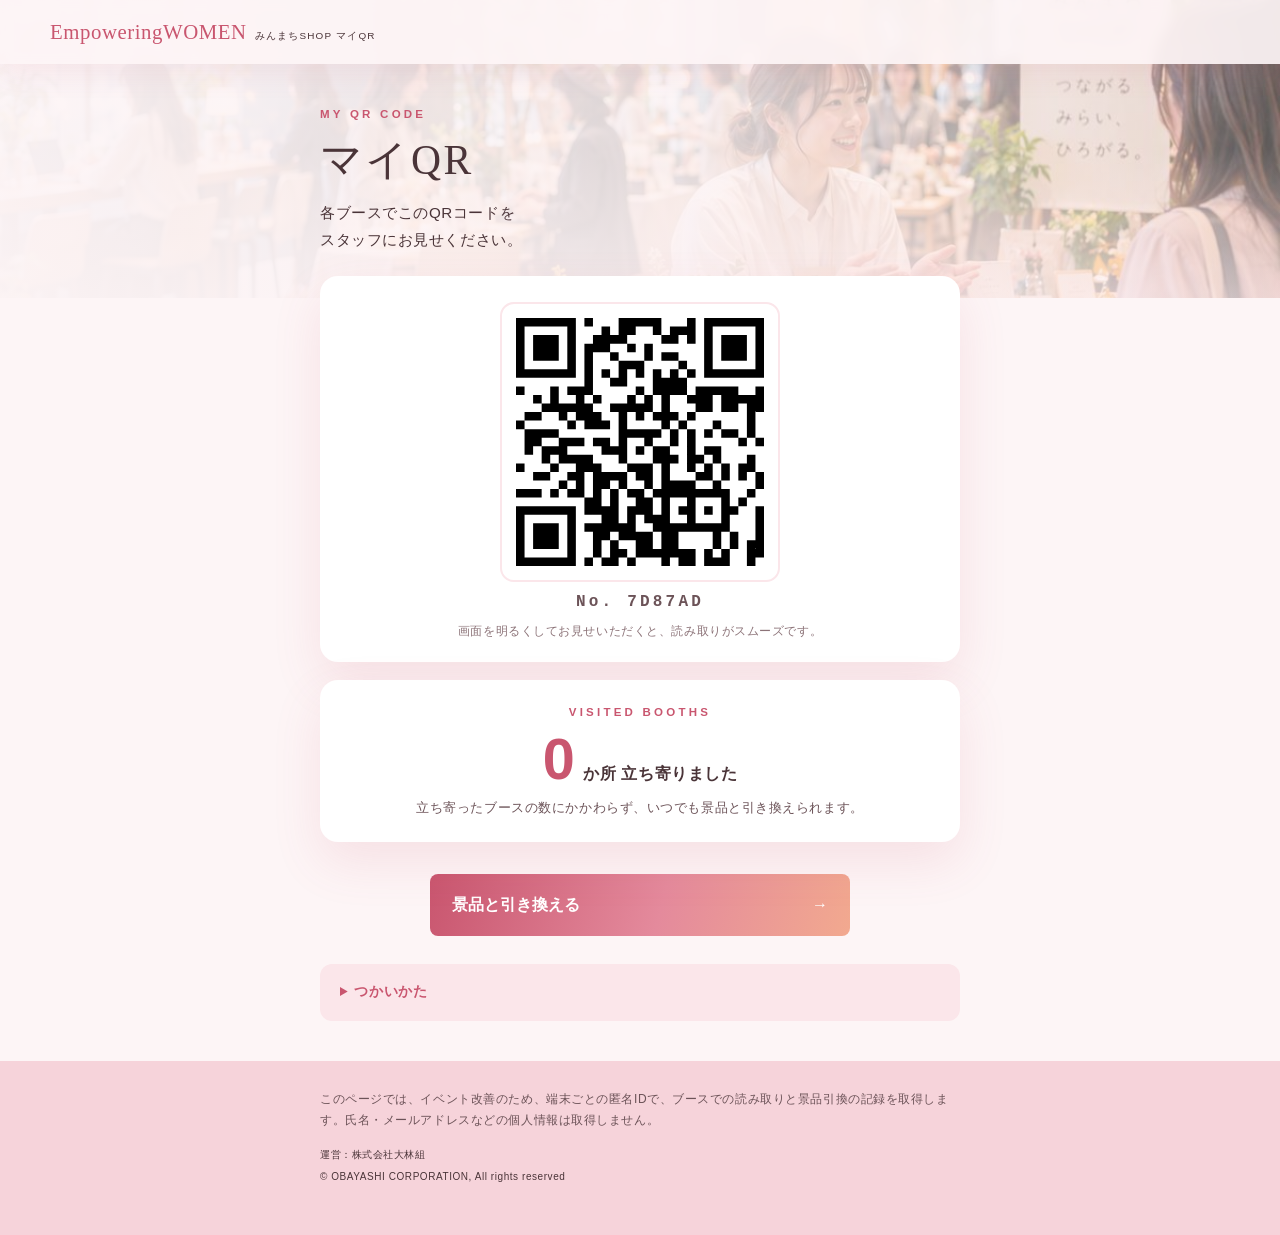
==== booth-tap-logger/index.html @ ce7f390e "upload staff log ver" ====
<!DOCTYPE html>
<html lang="ja">
<head>
  <meta charset="UTF-8">
  <meta name="viewport" content="width=device-width, initial-scale=1.0, viewport-fit=cover">
  <meta name="robots" content="noindex">
  <title>マイQR | EmpoweringWOMEN</title>
  <link rel="icon" type="image/png" href="images/favicon.png">
  <link rel="stylesheet" href="css/style.css">
  <script src="js/config.js" defer></script>
  <script src="js/vendor/qrcode.js" defer></script>
  <script src="js/visitor.js" defer></script>
</head>
<body>
  <header class="site-header">
    <div class="header-inner">
      <span class="brand">
        <span class="brand-en">EmpoweringWOMEN</span><small>みんまちSHOP マイQR</small>
      </span>
    </div>
  </header>

  <main id="main">
    <!-- ===== マイQR ===== -->
    <section class="view" id="view-myqr" aria-labelledby="myqr-title">
      <div class="hero">
        <img class="hero-image" src="images/hero.jpg" alt="" aria-hidden="true">
        <div class="hero-shade"></div>
        <div class="hero-content container">
          <p class="eyebrow">MY QR CODE</p>
          <h1 id="myqr-title">マイQR</h1>
          <p class="hero-lead">各ブースでこのQRコードを<br>スタッフにお見せください。</p>
        </div>
      </div>

      <div class="container">
        <div class="card myqr-card">
          <div class="myqr" id="myqr" role="img" aria-label="あなた専用のQRコード"></div>
          <p class="myqr-id">No. <span id="myqr-id">------</span></p>
          <p class="note">画面を明るくしてお見せいただくと、読み取りがスムーズです。</p>
        </div>

        <div class="card count-card visit-card">
          <p class="section-kicker">VISITED BOOTHS</p>
          <p class="count"><strong id="visit-count">0</strong><span>か所 立ち寄りました</span></p>
          <p class="note">立ち寄ったブースの数にかかわらず、いつでも景品と引き換えられます。</p>
        </div>

        <div class="actions">
          <button class="button button-primary" type="button" id="go-redeem">
            <span id="go-redeem-label">景品と引き換える</span><span aria-hidden="true">→</span>
          </button>
        </div>

        <details class="howto">
          <summary>つかいかた</summary>
          <ol>
            <li>ブースでスタッフにこの画面のQRコードをお見せください。スタッフが読み取ります。</li>
            <li>景品受付で「景品と引き換える」を押し、スタッフから伝えられる4桁のコードを入力してください。</li>
          </ol>
          <p class="small">※このQRコードは、この端末のブラウザに保存されたあなた専用のものです。<br>※ブラウザの履歴やデータを消去すると、別のQRコードに変わります。</p>
        </details>
      </div>
    </section>

    <!-- ===== 景品引換 ===== -->
    <section class="view" id="view-redeem" aria-labelledby="redeem-title" hidden>
      <div class="container narrow">
        <p class="section-kicker">GIFT TICKET</p>
        <h1 class="page-title" id="redeem-title">景品引換券</h1>

        <div class="ticket" id="ticket">
          <div class="ticket-main">
            <p class="ticket-brand">EmpoweringWOMEN</p>
            <p class="ticket-label">立ち寄ったブース</p>
            <p class="ticket-count"><strong id="ticket-count">0</strong>か所</p>
          </div>
          <div class="ticket-sub">
            <span>No.</span><span id="ticket-id">------</span>
          </div>
          <div class="used-mark" id="used-mark" aria-hidden="true"><span>使用済</span></div>
        </div>

        <form class="redeem-form" id="redeem-form" novalidate>
          <p>景品受付のスタッフにこの画面をお見せください。<br>スタッフがお伝えする<strong>4桁のコード</strong>を入力してください。</p>
          <label class="sr-only" for="code">4桁のコード</label>
          <input class="code-input" id="code" name="code" type="text" inputmode="numeric" pattern="[0-9]*" maxlength="4" autocomplete="off" placeholder="----" required>
          <p class="form-error" id="form-error" role="alert"></p>
          <button class="button button-dark" type="submit" id="redeem-submit">引き換える<span aria-hidden="true">✓</span></button>
          <p class="small">※引き換えると、この引換券は使用済になります。</p>
        </form>

        <div class="used-info" id="used-info" hidden>
          <p class="used-title">引き換えが完了しました</p>
          <p>ご来場ありがとうございました。</p>
          <p class="small">引換日時：<span id="used-at">-</span></p>
        </div>

        <div class="actions">
          <button class="button button-ghost" type="button" id="back-myqr"><span aria-hidden="true">←</span>マイQRに戻る<span></span></button>
        </div>
      </div>
    </section>
  </main>

  <footer class="site-footer">
    <div class="container">
      <p class="privacy">このページでは、イベント改善のため、端末ごとの匿名IDで、ブースでの読み取りと景品引換の記録を取得します。氏名・メールアドレスなどの個人情報は取得しません。</p>
      <p><small>運営：株式会社大林組<br>© OBAYASHI CORPORATION, All rights reserved</small></p>
    </div>
  </footer>
</body>
</html>
---- booth-tap-logger/css/style.css ----
@charset "UTF-8";
/* =========================================================
   ブース記録（案③）用スタイル
   色・フォント等のデザイントークンはイベントLP（SHOP_event_site）と共通
   ※stamp-rally とは独立したコピーです（片方を削除しても影響しません）
========================================================= */
:root {
  --color-base: #fdf5f6;
  --color-pink-light: #fbe6ea;
  --color-pink-soft: #f6d3da;
  --color-rose: #e48a9c;
  --color-rose-deep: #c9566f;
  --color-coral: #f2a98f;
  --color-gold: #d9a96a;
  --color-white: #fff;
  --color-ink: #4a3438;
  --color-muted: #8c7378;
  --color-muted2: #6c5358;
  --color-line: #ecd3d8;

  --font-sans: "Yu Gothic", "YuGothic", "Hiragino Kaku Gothic ProN", "Meiryo", sans-serif;
  --font-serif: "Yu Mincho", "YuMincho", "Hiragino Mincho ProN", serif;
  --content-width: 640px; --header-height: 64px;
  --radius: 18px;
  --shadow: 0 24px 70px rgba(201, 86, 111, .14);
  --gradient-main: linear-gradient(105deg, var(--color-rose-deep), var(--color-rose) 55%, var(--color-coral));
}
* { box-sizing: border-box; }
html { -webkit-text-size-adjust: 100%; }
body { margin: 0; color: var(--color-ink); background: var(--color-base); font-family: var(--font-sans); line-height: 1.8; letter-spacing: .035em; }
body.modal-open { overflow: hidden; }
img { width: 100%; height: auto; display: block; }
button { font: inherit; color: inherit; }
[hidden] { display: none !important; }
.container { width: min(calc(100% - 32px), var(--content-width)); margin-inline: auto; }
.container.narrow { padding-top: calc(var(--header-height) + 32px); }
.sr-only { position: absolute; width: 1px; height: 1px; overflow: hidden; clip: rect(0 0 0 0); white-space: nowrap; }
.small { font-size: .74rem; color: var(--color-muted); line-height: 1.8; }

/* ヘッダー */
.site-header { position: fixed; inset: 0 0 auto; height: var(--header-height); z-index: 100; background: rgba(253, 245, 246, .92); box-shadow: 0 8px 30px rgba(201, 86, 111, .10); backdrop-filter: blur(6px); }
.header-inner { height: 100%; width: min(calc(100% - 32px), 1180px); margin: auto; display: flex; align-items: center; }
.brand { display: inline-flex; align-items: baseline; gap: 8px; white-space: nowrap; overflow: hidden; }
.brand-en { font-family: Georgia, serif; font-size: 1.3rem; color: var(--color-rose-deep); }
.brand small { font-size: .62rem; letter-spacing: .12em; overflow: hidden; text-overflow: ellipsis; }

/* ヒーロー */
.hero { position: relative; overflow: hidden; padding: calc(var(--header-height) + 40px) 0 44px; background: var(--color-pink-light); }
.hero-image, .hero-shade { position: absolute; inset: 0; width: 100%; height: 100%; }
.hero-image { object-fit: cover; object-position: 65% center; }
.hero-shade { background: linear-gradient(90deg, rgba(253,245,246,.97) 0%, rgba(253,245,246,.85) 55%, rgba(253,245,246,.35)), linear-gradient(0deg, rgba(251,230,234,.6), transparent 50%); }
.hero-content { position: relative; z-index: 1; }
.eyebrow, .section-kicker { margin: 0 0 8px; font-size: .72rem; letter-spacing: .28em; font-weight: 800; color: var(--color-rose-deep); }
.hero h1, .page-title { margin: 0; font-family: var(--font-serif); font-weight: 500; font-size: clamp(1.9rem, 8vw, 2.6rem); line-height: 1.3; letter-spacing: .06em; }
.hero-lead { margin: 12px 0 0; font-size: .95rem; }

/* カウントカード */
.card { background: #fff; border-radius: var(--radius); box-shadow: 0 20px 50px rgba(201, 86, 111, .12); padding: 22px 24px; }
.count-card { margin-top: -22px; position: relative; z-index: 2; text-align: center; }
.count { margin: 0; display: flex; align-items: baseline; justify-content: center; gap: 8px; font-weight: 800; }
.count strong { font-family: Arial, sans-serif; font-size: 3.6rem; line-height: 1; color: var(--color-rose-deep); }
.count-card .note { margin: 8px 0 0; font-size: .8rem; color: var(--color-muted2); }

/* QR読み取りボタン */
.scan-entry { margin: 22px 0 0; text-align: center; }
.scan-entry .small { margin: 8px 0 0; }
.button-scan { margin-inline: auto; background: #fff; color: var(--color-rose-deep); border: 2px solid var(--color-rose); box-shadow: 0 10px 26px rgba(201, 86, 111, .14); }
.scan-icon { display: grid; place-items: center; width: 34px; height: 34px; border-radius: 50%; background: var(--color-pink-light); }
.scan-icon svg { width: 22px; height: 22px; fill: none; stroke: var(--color-rose-deep); stroke-width: 2; stroke-linecap: round; stroke-linejoin: round; }
.button-ghost-light { background: transparent; color: #fff; border: 1px solid rgba(255,255,255,.7); }

/* QRスキャナー */
.scanner { position: fixed; inset: 0; z-index: 150; display: flex; flex-direction: column; align-items: center; justify-content: center; gap: 16px; padding: 24px 20px calc(24px + env(safe-area-inset-bottom)); background: #3a282c; color: #fff; animation: fade .2s ease both; }
.scanner .section-kicker { color: var(--color-pink-soft); text-align: center; }
.scanner-title { margin: 0; text-align: center; font-weight: 700; }
.scanner-view { position: relative; width: min(100%, 420px); aspect-ratio: 1; border-radius: var(--radius); overflow: hidden; background: #000; }
.scanner-view video { width: 100%; height: 100%; object-fit: cover; display: block; }
.scanner-frame { position: absolute; inset: 14%; border-radius: 14px; box-shadow: 0 0 0 999px rgba(0, 0, 0, .28); }
.scanner-frame::before, .scanner-frame::after, .scanner-frame span::before, .scanner-frame span::after { content: ""; position: absolute; width: 34px; height: 34px; border: 4px solid var(--color-rose); }
.scanner-frame::before { top: 0; left: 0; border-right: 0; border-bottom: 0; border-top-left-radius: 14px; }
.scanner-frame::after { top: 0; right: 0; border-left: 0; border-bottom: 0; border-top-right-radius: 14px; }
.scanner-frame span::before { bottom: 0; left: 0; border-right: 0; border-top: 0; border-bottom-left-radius: 14px; }
.scanner-frame span::after { bottom: 0; right: 0; border-left: 0; border-top: 0; border-bottom-right-radius: 14px; }
.scanner-msg { min-height: 1.8em; margin: 0; text-align: center; font-size: .85rem; color: var(--color-pink-soft); }
.scanner .button { max-width: 420px; }

/* スタンプ一覧 */
.stamp-grid { list-style: none; margin: 28px 0 0; padding: 0; display: grid; grid-template-columns: repeat(4, minmax(0, 1fr)); gap: 14px 10px; }
.stamp { display: flex; flex-direction: column; align-items: center; gap: 6px; text-align: center; }
.stamp-mark { width: 100%; max-width: 76px; aspect-ratio: 1; border-radius: 50%; display: grid; place-items: center; border: 2px dashed var(--color-pink-soft); background: rgba(255,255,255,.6); color: var(--color-pink-soft); font: 700 1rem Georgia, serif; }
.stamp-name { font-size: .66rem; line-height: 1.4; color: var(--color-muted); font-weight: 700; overflow-wrap: anywhere; }
.stamp.is-got .stamp-mark { border: 0; background: var(--gradient-main); color: #fff; box-shadow: 0 8px 20px rgba(201, 86, 111, .28); transform: rotate(-8deg); }
.stamp.is-got .stamp-mark svg { width: 46%; height: 46%; fill: none; stroke: #fff; stroke-width: 2.4; stroke-linecap: round; stroke-linejoin: round; }
.stamp.is-got .stamp-name { color: var(--color-rose-deep); }
.stamp.is-new .stamp-mark { animation: pop .6s cubic-bezier(.2, 1.6, .4, 1) both; }

/* ボタン（LP準拠） */
.actions { margin: 32px 0 8px; display: flex; justify-content: center; }
.button { width: 100%; max-width: 420px; display: inline-flex; align-items: center; justify-content: space-between; gap: 20px; padding: 17px 22px; border: 0; border-radius: 8px; font-weight: 800; cursor: pointer; transition: transform .25s, box-shadow .25s, filter .25s; }
.button:hover, .button:focus-visible { transform: translateY(-3px); box-shadow: 0 14px 34px rgba(201, 86, 111, .28); filter: brightness(1.06); }
.button:focus-visible { outline: 3px solid rgba(201, 86, 111, .35); outline-offset: 3px; }
.button:disabled { opacity: .55; cursor: wait; transform: none; box-shadow: none; }
.button-primary { background: var(--gradient-main); color: #fff; }
.button-dark { background: var(--color-rose-deep); color: #fff; }
.button-ghost { background: transparent; color: var(--color-rose-deep); border: 1px solid var(--color-rose); }

/* あそびかた */
.howto { margin: 28px 0 40px; padding: 16px 20px; border-radius: 12px; background: var(--color-pink-light); font-size: .85rem; }
.howto summary { cursor: pointer; font-weight: 800; color: var(--color-rose-deep); }
.howto ol { margin: 12px 0 8px; padding-left: 1.4em; }

/* 引換券 */
.ticket { position: relative; margin: 24px 0 28px; border-radius: var(--radius); background: #fff; box-shadow: var(--shadow); overflow: hidden; }
.ticket::before { content: ""; position: absolute; inset: 0 0 auto; height: 8px; background: var(--gradient-main); }
.ticket-main { padding: 34px 24px 26px; text-align: center; }
.ticket-brand { margin: 0; font-family: Georgia, serif; font-size: 1.15rem; color: var(--color-rose-deep); }
.ticket-label { margin: 14px 0 0; font-size: .8rem; font-weight: 700; color: var(--color-muted2); }
.ticket-count { margin: 0; font-weight: 800; }
.ticket-count strong { font-family: Arial, sans-serif; font-size: 4.2rem; line-height: 1.1; color: var(--color-rose-deep); margin-right: 4px; }
.ticket-sub { display: flex; justify-content: center; gap: 8px; padding: 14px; border-top: 2px dashed var(--color-line); font: 700 .9rem/1 "Courier New", monospace; letter-spacing: .2em; color: var(--color-muted); position: relative; }
.ticket-sub::before, .ticket-sub::after { content: ""; position: absolute; top: -12px; width: 22px; height: 22px; border-radius: 50%; background: var(--color-base); }
.ticket-sub::before { left: -11px; } .ticket-sub::after { right: -11px; }
.used-mark { display: none; position: absolute; top: 50%; left: 50%; width: 150px; height: 150px; margin: -95px 0 0 -75px; border: 5px double var(--color-rose-deep); border-radius: 50%; place-items: center; transform: rotate(-16deg); color: var(--color-rose-deep); font: 800 2rem var(--font-serif); letter-spacing: .1em; background: rgba(255,255,255,.75); }
.ticket.is-used .used-mark { display: grid; animation: hanko .45s cubic-bezier(.2, 1.4, .4, 1) both; }
.ticket.is-used .ticket-main, .ticket.is-used .ticket-sub { filter: grayscale(.7); opacity: .65; }

/* 引換フォーム */
.redeem-form { text-align: center; font-size: .9rem; }
.code-input { display: block; width: 100%; max-width: 260px; margin: 18px auto 6px; padding: 12px 8px 12px 0.6em; border: 2px solid var(--color-pink-soft); border-radius: 12px; background: #fff; color: var(--color-ink); text-align: center; font: 700 2.2rem/1.2 Arial, sans-serif; letter-spacing: .6em; }
.code-input:focus { outline: none; border-color: var(--color-rose-deep); box-shadow: 0 0 0 4px rgba(201, 86, 111, .15); }
.code-input::placeholder { color: var(--color-pink-soft); }
.form-error { min-height: 1.6em; margin: 4px 0 10px; color: var(--color-rose-deep); font-size: .82rem; font-weight: 700; }
.redeem-form .button { margin-inline: auto; }
.used-info { text-align: center; }
.used-title { margin: 0; font-family: var(--font-serif); font-size: 1.4rem; color: var(--color-rose-deep); }

/* モーダル */
.modal { position: fixed; inset: 0; z-index: 200; display: grid; place-items: center; padding: 24px; background: rgba(74, 52, 56, .45); animation: fade .2s ease both; }
.modal-panel { width: min(100%, 380px); padding: 34px 26px 26px; border-radius: var(--radius); background: var(--color-base); text-align: center; box-shadow: var(--shadow); }
.hanko { width: 120px; height: 120px; margin: 0 auto 18px; border-radius: 50%; display: grid; place-items: center; background: var(--gradient-main); color: #fff; font: 700 1.6rem Georgia, serif; letter-spacing: .06em; box-shadow: 0 14px 34px rgba(201, 86, 111, .35); animation: hanko .55s cubic-bezier(.2, 1.4, .4, 1) .1s both; }
.hanko.is-muted { background: var(--color-pink-soft); color: var(--color-rose-deep); box-shadow: none; }
.modal-title { margin: 0; font-family: var(--font-serif); font-size: 1.3rem; }
.modal-spot { margin: 6px 0 22px; font-weight: 800; color: var(--color-rose-deep); }

/* フッター */
.site-footer { background: var(--color-pink-soft); padding: 28px 0 36px; font-size: .75rem; }
.site-footer p { margin: 0 0 12px; }
.privacy { color: var(--color-muted2); }

@keyframes pop { 0% { transform: scale(.2) rotate(-40deg); opacity: 0; } 100% { transform: scale(1) rotate(-8deg); opacity: 1; } }
@keyframes hanko { 0% { transform: scale(2.2) rotate(-16deg); opacity: 0; } 100% { transform: scale(1) rotate(-16deg); opacity: 1; } }
@keyframes fade { from { opacity: 0; } to { opacity: 1; } }

/* ===== 来場者：マイQR ===== */
.myqr-card { margin-top: -22px; position: relative; z-index: 2; text-align: center; padding: 26px 24px 20px; }
.myqr { width: min(72vw, 280px); aspect-ratio: 1; margin: 0 auto; padding: 14px; background: #fff; border-radius: 14px; border: 2px solid var(--color-pink-light); }
.myqr svg { width: 100%; height: 100%; display: block; }
.myqr-id { margin: 12px 0 0; font: 700 1rem/1 "Courier New", monospace; letter-spacing: .2em; color: var(--color-muted2); }
.myqr-card .note { margin: 10px 0 0; font-size: .78rem; color: var(--color-muted); }
.visit-card { margin-top: 18px; }

/* ===== スタッフ：設定 ===== */
.lead-text { margin: 8px 0 20px; font-size: .9rem; }
.setup-step { margin-bottom: 18px; }
.step-label { margin: 0 0 12px; display: flex; align-items: center; gap: 10px; font-weight: 800; }
.step-label span { display: grid; place-items: center; width: 28px; height: 28px; border-radius: 50%; background: var(--gradient-main); color: #fff; font: 700 .9rem Arial, sans-serif; }
.text-input { display: block; width: 100%; margin: 0 0 14px; padding: 14px 16px; border: 2px solid var(--color-pink-soft); border-radius: 10px; background: #fff; color: var(--color-ink); font: 700 1.05rem var(--font-sans); }
.text-input:focus { outline: none; border-color: var(--color-rose-deep); box-shadow: 0 0 0 4px rgba(201, 86, 111, .15); }
.setup-step .button { max-width: none; }
.setup-step .form-error { min-height: 0; margin: 10px 0 0; }
.booth-list { list-style: none; margin: 0; padding: 0; display: grid; gap: 8px; max-height: 52vh; overflow: auto; }
.booth-option { display: flex; align-items: center; gap: 12px; padding: 12px 14px; border: 1.5px solid var(--color-line); border-radius: 12px; background: #fff; cursor: pointer; }
.booth-option:has(input:checked) { border-color: var(--color-rose-deep); background: var(--color-pink-light); }
.booth-option input { width: 20px; height: 20px; accent-color: var(--color-rose-deep); flex: 0 0 auto; }
.booth-body { display: flex; flex-direction: column; line-height: 1.5; }
.booth-name { font-weight: 800; }
.booth-actions { font-size: .72rem; color: var(--color-muted); }

/* ===== スタッフ：読み取り ===== */
.staff .container.narrow { padding-top: calc(var(--header-height) + 20px); }
.scan-head { display: flex; align-items: flex-start; justify-content: space-between; gap: 12px; }
.scan-head .section-kicker { margin-bottom: 2px; }
.scan-booth { margin: 0; font-family: var(--font-serif); font-size: 1.35rem; line-height: 1.4; }
.chip-button { flex: 0 0 auto; padding: 8px 14px; border: 1px solid var(--color-rose); border-radius: 999px; background: #fff; color: var(--color-rose-deep); font-size: .78rem; font-weight: 800; cursor: pointer; }
.scan-stats { margin: 6px 0 14px; font-size: .82rem; color: var(--color-muted2); }
.scan-stats strong { color: var(--color-rose-deep); font-size: 1.1rem; }
.pending { color: var(--color-rose-deep); }
.staff-scanner { margin: 0 auto; }
.camera-start { position: absolute; left: 50%; top: 50%; transform: translate(-50%, -50%); width: auto; min-width: 220px; z-index: 2; }
.camera-start:hover, .camera-start:focus-visible { transform: translate(-50%, calc(-50% - 3px)); }
.staff-msg { margin-top: 10px; color: var(--color-muted2); font-weight: 700; }
.action-panel { margin-top: 14px; text-align: center; border: 2px solid var(--color-rose); }
.action-who { margin: 0 0 14px; font-weight: 700; }
.action-who strong { font-family: "Courier New", monospace; letter-spacing: .15em; color: var(--color-rose-deep); font-size: 1.15rem; }
.action-buttons { display: grid; grid-template-columns: repeat(auto-fit, minmax(84px, 1fr)); gap: 10px; }
.action-button { max-width: none; justify-content: center; padding: 20px 12px; font-size: 1.1rem; }
.text-button { margin-top: 12px; padding: 8px; border: 0; background: none; color: var(--color-muted); font-size: .8rem; text-decoration: underline; cursor: pointer; }
.recent-title { margin: 28px 0 8px; font-size: .8rem; letter-spacing: .2em; color: var(--color-rose-deep); }
.recent-list { list-style: none; margin: 0 0 40px; padding: 0; font-size: .85rem; }
.recent-list li { display: grid; grid-template-columns: 3.2em 6.5em 1fr auto; align-items: center; gap: 8px; padding: 10px 4px; border-bottom: 1px solid var(--color-line); }
.recent-list li.empty { display: block; color: var(--color-muted); text-align: center; }
.r-time { color: var(--color-muted); font-family: Arial, sans-serif; }
.r-id { font-family: "Courier New", monospace; font-weight: 700; }
.r-act { font-weight: 700; }
.tag { padding: 1px 10px; border-radius: 999px; background: var(--color-pink-light); color: var(--color-muted2); font-size: .7rem; font-weight: 700; white-space: nowrap; }
.tag-new { background: var(--color-rose-deep); color: #fff; }
.tag-wait { background: #fff4e0; color: #a76a00; }

/* トースト */
.toast { position: fixed; left: 50%; bottom: calc(24px + env(safe-area-inset-bottom)); transform: translateX(-50%); z-index: 300; width: max-content; max-width: calc(100% - 32px); padding: 12px 20px; border-radius: 999px; background: var(--color-ink); color: #fff; font-size: .88rem; font-weight: 700; box-shadow: 0 12px 30px rgba(74, 52, 56, .3); animation: fade .2s ease both; }
.toast.is-ok { background: var(--color-rose-deep); }
.toast.is-error { background: #8a2c2c; }

@media (min-width: 560px) { .stamp-grid { grid-template-columns: repeat(5, minmax(0, 1fr)); } }
@media (prefers-reduced-motion: reduce) { *, *::before, *::after { animation-duration: .01ms !important; transition-duration: .01ms !important; } }
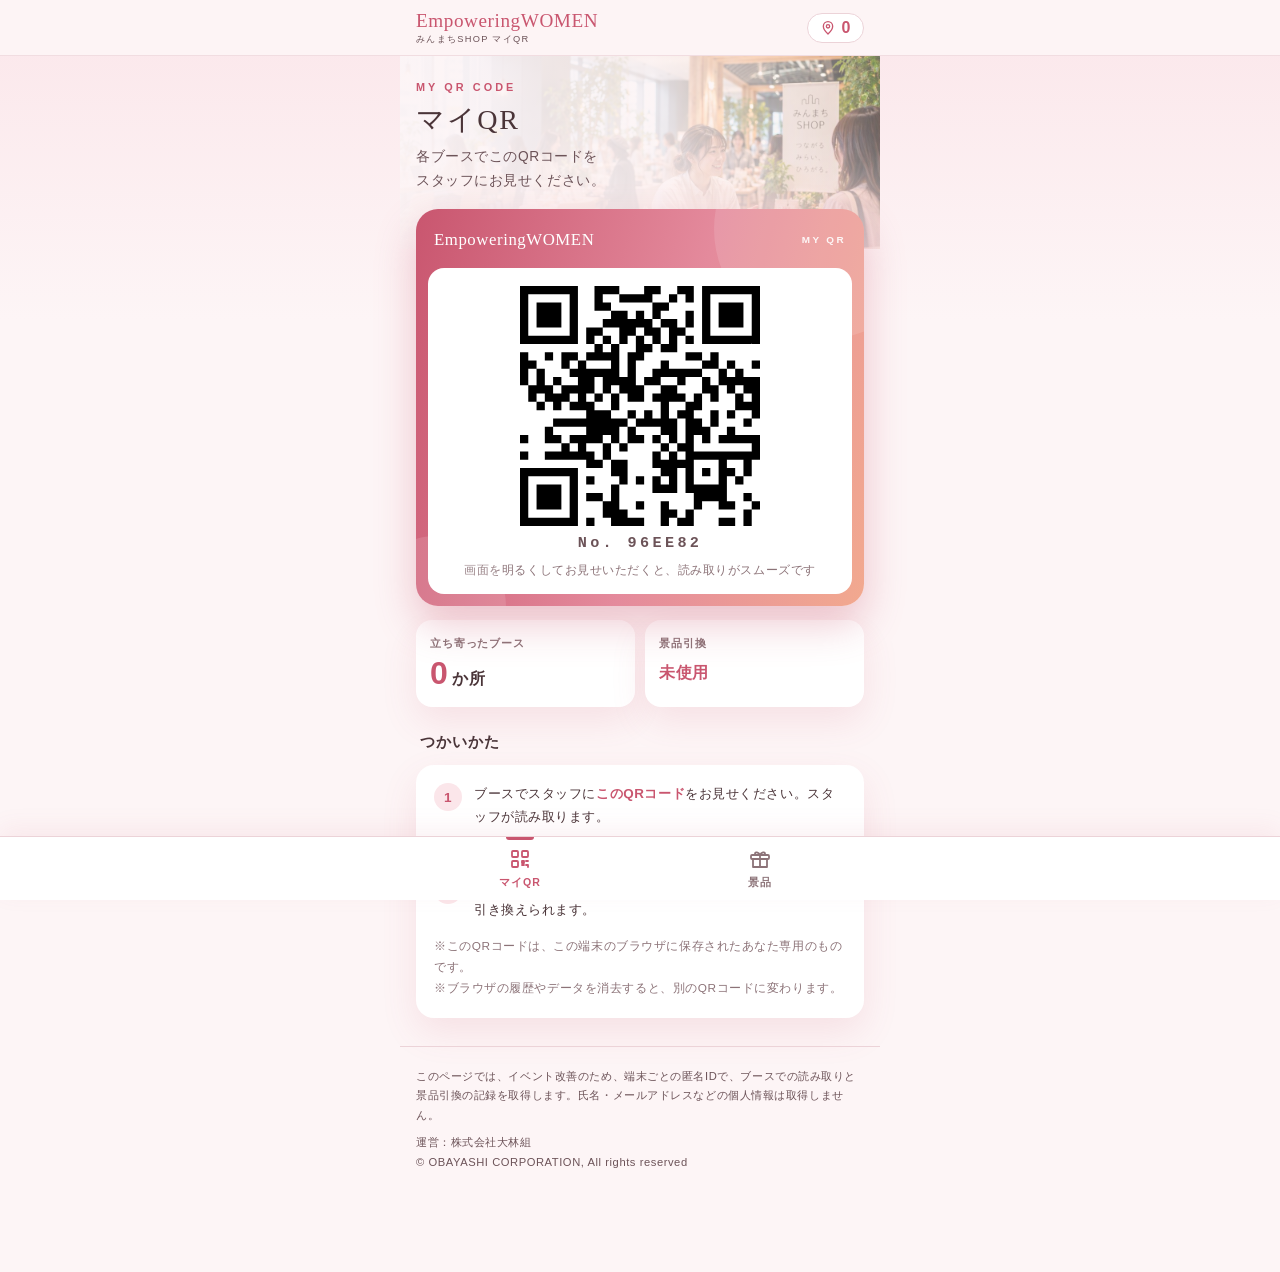
==== commit 8ea6a602: "change design" ====
--- a/booth-tap-logger/index.html
+++ b/booth-tap-logger/index.html
@@ -3,6 +3,7 @@
 <head>
   <meta charset="UTF-8">
   <meta name="viewport" content="width=device-width, initial-scale=1.0, viewport-fit=cover">
+  <meta name="theme-color" content="#fdf5f6">
   <meta name="robots" content="noindex">
   <title>マイQR | EmpoweringWOMEN</title>
   <link rel="icon" type="image/png" href="images/favicon.png">
@@ -11,103 +12,126 @@
   <script src="js/vendor/qrcode.js" defer></script>
   <script src="js/visitor.js" defer></script>
 </head>
-<body>
-  <header class="site-header">
-    <div class="header-inner">
+<body class="has-tabbar">
+  <!-- ヘッダー：ブランド＋立ち寄りブース数 -->
+  <header class="app-header">
+    <div class="app-header-inner">
       <span class="brand">
         <span class="brand-en">EmpoweringWOMEN</span><small>みんまちSHOP マイQR</small>
+      </span>
+      <span class="header-pill" aria-label="立ち寄ったブース数">
+        <svg viewBox="0 0 24 24" aria-hidden="true"><path d="M12 21s-7-6.2-7-11.5A7 7 0 0 1 19 9.5C19 14.8 12 21 12 21z"/><circle cx="12" cy="9.5" r="2.5"/></svg>
+        <strong id="header-count">0</strong>
       </span>
     </div>
   </header>
 
-  <main id="main">
+  <main class="app" id="main">
     <!-- ===== マイQR ===== -->
     <section class="view" id="view-myqr" aria-labelledby="myqr-title">
-      <div class="hero">
+      <div class="page-hero">
         <img class="hero-image" src="images/hero.jpg" alt="" aria-hidden="true">
         <div class="hero-shade"></div>
-        <div class="hero-content container">
-          <p class="eyebrow">MY QR CODE</p>
-          <h1 id="myqr-title">マイQR</h1>
-          <p class="hero-lead">各ブースでこのQRコードを<br>スタッフにお見せください。</p>
+        <p class="kicker">MY QR CODE</p>
+        <h1 class="page-title" id="myqr-title">マイQR</h1>
+        <p class="page-lead">各ブースでこのQRコードを<br>スタッフにお見せください。</p>
+      </div>
+
+      <div class="pad">
+        <!-- 会員証型カード（QRを大きく） -->
+        <div class="member-card myqr-card">
+          <div class="member-card-head">
+            <span class="brand-en">EmpoweringWOMEN</span>
+            <span class="member-card-label">MY QR</span>
+          </div>
+          <div class="myqr-body">
+            <div class="myqr" id="myqr" role="img" aria-label="あなた専用のQRコード"></div>
+            <p class="myqr-id">No. <span id="myqr-id">------</span></p>
+            <p class="myqr-hint">画面を明るくしてお見せいただくと、読み取りがスムーズです</p>
+          </div>
+        </div>
+
+        <!-- 状況 -->
+        <div class="stat-row">
+          <div class="stat">
+            <p class="stat-label">立ち寄ったブース</p>
+            <p class="stat-value"><strong id="visit-count">0</strong>か所</p>
+          </div>
+          <div class="stat">
+            <p class="stat-label">景品引換</p>
+            <p class="stat-value is-text" id="redeem-state">未使用</p>
+          </div>
+        </div>
+
+        <!-- つかいかた -->
+        <div class="section">
+          <div class="section-head"><h2>つかいかた</h2></div>
+          <div class="card">
+            <ol class="steps">
+              <li>ブースでスタッフに<strong>このQRコード</strong>をお見せください。スタッフが読み取ります。</li>
+              <li>景品受付で下のメニューの<strong>「景品」</strong>を開きます。</li>
+              <li>スタッフから伝えられる<strong>4桁のコード</strong>を入力すると、景品と引き換えられます。</li>
+            </ol>
+            <p class="small" style="margin:14px 0 0">※このQRコードは、この端末のブラウザに保存されたあなた専用のものです。<br>※ブラウザの履歴やデータを消去すると、別のQRコードに変わります。</p>
+          </div>
         </div>
       </div>
 
-      <div class="container">
-        <div class="card myqr-card">
-          <div class="myqr" id="myqr" role="img" aria-label="あなた専用のQRコード"></div>
-          <p class="myqr-id">No. <span id="myqr-id">------</span></p>
-          <p class="note">画面を明るくしてお見せいただくと、読み取りがスムーズです。</p>
-        </div>
-
-        <div class="card count-card visit-card">
-          <p class="section-kicker">VISITED BOOTHS</p>
-          <p class="count"><strong id="visit-count">0</strong><span>か所 立ち寄りました</span></p>
-          <p class="note">立ち寄ったブースの数にかかわらず、いつでも景品と引き換えられます。</p>
-        </div>
-
-        <div class="actions">
-          <button class="button button-primary" type="button" id="go-redeem">
-            <span id="go-redeem-label">景品と引き換える</span><span aria-hidden="true">→</span>
-          </button>
-        </div>
-
-        <details class="howto">
-          <summary>つかいかた</summary>
-          <ol>
-            <li>ブースでスタッフにこの画面のQRコードをお見せください。スタッフが読み取ります。</li>
-            <li>景品受付で「景品と引き換える」を押し、スタッフから伝えられる4桁のコードを入力してください。</li>
-          </ol>
-          <p class="small">※このQRコードは、この端末のブラウザに保存されたあなた専用のものです。<br>※ブラウザの履歴やデータを消去すると、別のQRコードに変わります。</p>
-        </details>
-      </div>
+      <footer class="app-footer">
+        <p>このページでは、イベント改善のため、端末ごとの匿名IDで、ブースでの読み取りと景品引換の記録を取得します。氏名・メールアドレスなどの個人情報は取得しません。</p>
+        <p>運営：株式会社大林組<br>© OBAYASHI CORPORATION, All rights reserved</p>
+      </footer>
     </section>
 
     <!-- ===== 景品引換 ===== -->
     <section class="view" id="view-redeem" aria-labelledby="redeem-title" hidden>
-      <div class="container narrow">
-        <p class="section-kicker">GIFT TICKET</p>
+      <div class="page-head">
+        <p class="kicker">GIFT TICKET</p>
         <h1 class="page-title" id="redeem-title">景品引換券</h1>
-
+      </div>
+      <div class="pad">
         <div class="ticket" id="ticket">
+          <span class="ticket-status" id="ticket-status">未使用</span>
           <div class="ticket-main">
             <p class="ticket-brand">EmpoweringWOMEN</p>
             <p class="ticket-label">立ち寄ったブース</p>
             <p class="ticket-count"><strong id="ticket-count">0</strong>か所</p>
           </div>
-          <div class="ticket-sub">
-            <span>No.</span><span id="ticket-id">------</span>
-          </div>
+          <div class="ticket-sub"><span>No.</span><span id="ticket-id">------</span></div>
           <div class="used-mark" id="used-mark" aria-hidden="true"><span>使用済</span></div>
         </div>
 
-        <form class="redeem-form" id="redeem-form" novalidate>
-          <p>景品受付のスタッフにこの画面をお見せください。<br>スタッフがお伝えする<strong>4桁のコード</strong>を入力してください。</p>
+        <form class="card redeem-form" id="redeem-form" novalidate>
+          <p>景品受付でこの画面をお見せください。<br>スタッフがお伝えする<strong>4桁のコード</strong>を<br>入力してください。</p>
           <label class="sr-only" for="code">4桁のコード</label>
-          <input class="code-input" id="code" name="code" type="text" inputmode="numeric" pattern="[0-9]*" maxlength="4" autocomplete="off" placeholder="----" required>
+          <div class="otp" id="otp">
+            <input class="otp-input" id="code" name="code" type="text" inputmode="numeric" pattern="[0-9]*" maxlength="4" autocomplete="one-time-code" required>
+            <span class="otp-cell"></span><span class="otp-cell"></span><span class="otp-cell"></span><span class="otp-cell"></span>
+          </div>
           <p class="form-error" id="form-error" role="alert"></p>
-          <button class="button button-dark" type="submit" id="redeem-submit">引き換える<span aria-hidden="true">✓</span></button>
-          <p class="small">※引き換えると、この引換券は使用済になります。</p>
+          <button class="button button-dark button-center" type="submit" id="redeem-submit" disabled>引き換える</button>
+          <p class="small" style="margin:10px 0 0">※引き換えると、この引換券は使用済になります。</p>
         </form>
 
-        <div class="used-info" id="used-info" hidden>
+        <div class="card used-info" id="used-info" hidden>
           <p class="used-title">引き換えが完了しました</p>
           <p>ご来場ありがとうございました。</p>
           <p class="small">引換日時：<span id="used-at">-</span></p>
-        </div>
-
-        <div class="actions">
-          <button class="button button-ghost" type="button" id="back-myqr"><span aria-hidden="true">←</span>マイQRに戻る<span></span></button>
         </div>
       </div>
     </section>
   </main>
 
-  <footer class="site-footer">
-    <div class="container">
-      <p class="privacy">このページでは、イベント改善のため、端末ごとの匿名IDで、ブースでの読み取りと景品引換の記録を取得します。氏名・メールアドレスなどの個人情報は取得しません。</p>
-      <p><small>運営：株式会社大林組<br>© OBAYASHI CORPORATION, All rights reserved</small></p>
+  <!-- 下部タブバー -->
+  <nav class="tabbar" aria-label="メニュー">
+    <div class="tabbar-inner">
+      <button class="tab is-active" type="button" data-tab="myqr" aria-current="page">
+        <svg viewBox="0 0 24 24" aria-hidden="true"><rect x="4" y="4" width="6" height="6" rx="1"/><rect x="14" y="4" width="6" height="6" rx="1"/><rect x="4" y="14" width="6" height="6" rx="1"/><path d="M14 14h2v2h-2zM18 14h2M14 18h2M18 18h2v2"/></svg>マイQR
+      </button>
+      <button class="tab" type="button" data-tab="redeem">
+        <svg viewBox="0 0 24 24" aria-hidden="true"><rect x="3" y="8" width="18" height="4" rx="1"/><path d="M5 12v8h14v-8M12 8v12M12 8c-1.5-3-5-3.5-5-1.5S10 8 12 8zm0 0c1.5-3 5-3.5 5-1.5S14 8 12 8z"/></svg>景品
+      </button>
     </div>
-  </footer>
+  </nav>
 </body>
 </html>
--- a/booth-tap-logger/css/style.css
+++ b/booth-tap-logger/css/style.css
@@ -1,8 +1,7 @@
 @charset "UTF-8";
 /* =========================================================
-   ブース記録（案③）用スタイル
-   色・フォント等のデザイントークンはイベントLP（SHOP_event_site）と共通
-   ※stamp-rally とは独立したコピーです（片方を削除しても影響しません）
+   基本設定・デザイントークン（イベントLP SHOP_event_site と共通）
+   ※スマホ表示を基本に設計（PCでは中央に 480px 幅で表示）
 ========================================================= */
 :root {
   --color-base: #fdf5f6;
@@ -20,196 +19,242 @@
 
   --font-sans: "Yu Gothic", "YuGothic", "Hiragino Kaku Gothic ProN", "Meiryo", sans-serif;
   --font-serif: "Yu Mincho", "YuMincho", "Hiragino Mincho ProN", serif;
-  --content-width: 640px; --header-height: 64px;
+  --app-width: 480px;
+  --header-height: 56px;
+  --tabbar-height: 64px;
+  --safe-bottom: env(safe-area-inset-bottom, 0px);
   --radius: 18px;
   --shadow: 0 24px 70px rgba(201, 86, 111, .14);
+  --shadow-card: 0 14px 36px rgba(201, 86, 111, .12);
   --gradient-main: linear-gradient(105deg, var(--color-rose-deep), var(--color-rose) 55%, var(--color-coral));
 }
-* { box-sizing: border-box; }
+* { box-sizing: border-box; -webkit-tap-highlight-color: transparent; }
 html { -webkit-text-size-adjust: 100%; }
-body { margin: 0; color: var(--color-ink); background: var(--color-base); font-family: var(--font-sans); line-height: 1.8; letter-spacing: .035em; }
+body { margin: 0; min-height: 100svh; color: var(--color-ink); background: var(--color-base); font-family: var(--font-sans); line-height: 1.75; letter-spacing: .035em; }
+body.has-tabbar { padding-bottom: calc(var(--tabbar-height) + var(--safe-bottom)); }
 body.modal-open { overflow: hidden; }
 img { width: 100%; height: auto; display: block; }
 button { font: inherit; color: inherit; }
 [hidden] { display: none !important; }
-.container { width: min(calc(100% - 32px), var(--content-width)); margin-inline: auto; }
-.container.narrow { padding-top: calc(var(--header-height) + 32px); }
 .sr-only { position: absolute; width: 1px; height: 1px; overflow: hidden; clip: rect(0 0 0 0); white-space: nowrap; }
 .small { font-size: .74rem; color: var(--color-muted); line-height: 1.8; }
-
-/* ヘッダー */
-.site-header { position: fixed; inset: 0 0 auto; height: var(--header-height); z-index: 100; background: rgba(253, 245, 246, .92); box-shadow: 0 8px 30px rgba(201, 86, 111, .10); backdrop-filter: blur(6px); }
-.header-inner { height: 100%; width: min(calc(100% - 32px), 1180px); margin: auto; display: flex; align-items: center; }
-.brand { display: inline-flex; align-items: baseline; gap: 8px; white-space: nowrap; overflow: hidden; }
-.brand-en { font-family: Georgia, serif; font-size: 1.3rem; color: var(--color-rose-deep); }
-.brand small { font-size: .62rem; letter-spacing: .12em; overflow: hidden; text-overflow: ellipsis; }
-
-/* ヒーロー */
-.hero { position: relative; overflow: hidden; padding: calc(var(--header-height) + 40px) 0 44px; background: var(--color-pink-light); }
-.hero-image, .hero-shade { position: absolute; inset: 0; width: 100%; height: 100%; }
-.hero-image { object-fit: cover; object-position: 65% center; }
-.hero-shade { background: linear-gradient(90deg, rgba(253,245,246,.97) 0%, rgba(253,245,246,.85) 55%, rgba(253,245,246,.35)), linear-gradient(0deg, rgba(251,230,234,.6), transparent 50%); }
-.hero-content { position: relative; z-index: 1; }
-.eyebrow, .section-kicker { margin: 0 0 8px; font-size: .72rem; letter-spacing: .28em; font-weight: 800; color: var(--color-rose-deep); }
-.hero h1, .page-title { margin: 0; font-family: var(--font-serif); font-weight: 500; font-size: clamp(1.9rem, 8vw, 2.6rem); line-height: 1.3; letter-spacing: .06em; }
-.hero-lead { margin: 12px 0 0; font-size: .95rem; }
-
-/* カウントカード */
-.card { background: #fff; border-radius: var(--radius); box-shadow: 0 20px 50px rgba(201, 86, 111, .12); padding: 22px 24px; }
-.count-card { margin-top: -22px; position: relative; z-index: 2; text-align: center; }
-.count { margin: 0; display: flex; align-items: baseline; justify-content: center; gap: 8px; font-weight: 800; }
-.count strong { font-family: Arial, sans-serif; font-size: 3.6rem; line-height: 1; color: var(--color-rose-deep); }
-.count-card .note { margin: 8px 0 0; font-size: .8rem; color: var(--color-muted2); }
-
-/* QR読み取りボタン */
-.scan-entry { margin: 22px 0 0; text-align: center; }
-.scan-entry .small { margin: 8px 0 0; }
-.button-scan { margin-inline: auto; background: #fff; color: var(--color-rose-deep); border: 2px solid var(--color-rose); box-shadow: 0 10px 26px rgba(201, 86, 111, .14); }
-.scan-icon { display: grid; place-items: center; width: 34px; height: 34px; border-radius: 50%; background: var(--color-pink-light); }
-.scan-icon svg { width: 22px; height: 22px; fill: none; stroke: var(--color-rose-deep); stroke-width: 2; stroke-linecap: round; stroke-linejoin: round; }
-.button-ghost-light { background: transparent; color: #fff; border: 1px solid rgba(255,255,255,.7); }
-
-/* QRスキャナー */
-.scanner { position: fixed; inset: 0; z-index: 150; display: flex; flex-direction: column; align-items: center; justify-content: center; gap: 16px; padding: 24px 20px calc(24px + env(safe-area-inset-bottom)); background: #3a282c; color: #fff; animation: fade .2s ease both; }
-.scanner .section-kicker { color: var(--color-pink-soft); text-align: center; }
-.scanner-title { margin: 0; text-align: center; font-weight: 700; }
-.scanner-view { position: relative; width: min(100%, 420px); aspect-ratio: 1; border-radius: var(--radius); overflow: hidden; background: #000; }
-.scanner-view video { width: 100%; height: 100%; object-fit: cover; display: block; }
-.scanner-frame { position: absolute; inset: 14%; border-radius: 14px; box-shadow: 0 0 0 999px rgba(0, 0, 0, .28); }
-.scanner-frame::before, .scanner-frame::after, .scanner-frame span::before, .scanner-frame span::after { content: ""; position: absolute; width: 34px; height: 34px; border: 4px solid var(--color-rose); }
-.scanner-frame::before { top: 0; left: 0; border-right: 0; border-bottom: 0; border-top-left-radius: 14px; }
-.scanner-frame::after { top: 0; right: 0; border-left: 0; border-bottom: 0; border-top-right-radius: 14px; }
-.scanner-frame span::before { bottom: 0; left: 0; border-right: 0; border-top: 0; border-bottom-left-radius: 14px; }
-.scanner-frame span::after { bottom: 0; right: 0; border-left: 0; border-top: 0; border-bottom-right-radius: 14px; }
-.scanner-msg { min-height: 1.8em; margin: 0; text-align: center; font-size: .85rem; color: var(--color-pink-soft); }
-.scanner .button { max-width: 420px; }
-
-/* スタンプ一覧 */
-.stamp-grid { list-style: none; margin: 28px 0 0; padding: 0; display: grid; grid-template-columns: repeat(4, minmax(0, 1fr)); gap: 14px 10px; }
-.stamp { display: flex; flex-direction: column; align-items: center; gap: 6px; text-align: center; }
-.stamp-mark { width: 100%; max-width: 76px; aspect-ratio: 1; border-radius: 50%; display: grid; place-items: center; border: 2px dashed var(--color-pink-soft); background: rgba(255,255,255,.6); color: var(--color-pink-soft); font: 700 1rem Georgia, serif; }
-.stamp-name { font-size: .66rem; line-height: 1.4; color: var(--color-muted); font-weight: 700; overflow-wrap: anywhere; }
-.stamp.is-got .stamp-mark { border: 0; background: var(--gradient-main); color: #fff; box-shadow: 0 8px 20px rgba(201, 86, 111, .28); transform: rotate(-8deg); }
-.stamp.is-got .stamp-mark svg { width: 46%; height: 46%; fill: none; stroke: #fff; stroke-width: 2.4; stroke-linecap: round; stroke-linejoin: round; }
-.stamp.is-got .stamp-name { color: var(--color-rose-deep); }
-.stamp.is-new .stamp-mark { animation: pop .6s cubic-bezier(.2, 1.6, .4, 1) both; }
-
-/* ボタン（LP準拠） */
-.actions { margin: 32px 0 8px; display: flex; justify-content: center; }
-.button { width: 100%; max-width: 420px; display: inline-flex; align-items: center; justify-content: space-between; gap: 20px; padding: 17px 22px; border: 0; border-radius: 8px; font-weight: 800; cursor: pointer; transition: transform .25s, box-shadow .25s, filter .25s; }
-.button:hover, .button:focus-visible { transform: translateY(-3px); box-shadow: 0 14px 34px rgba(201, 86, 111, .28); filter: brightness(1.06); }
+.app { width: min(100%, var(--app-width)); margin-inline: auto; padding-top: var(--header-height); }
+.pad { padding-inline: 16px; }
+.container { width: min(calc(100% - 32px), 720px); margin-inline: auto; }
+
+/* ---------- ヘッダー（固定・ブランド＋状態表示） ---------- */
+.app-header { position: fixed; inset: 0 0 auto; z-index: 100; height: var(--header-height); background: rgba(253, 245, 246, .94); backdrop-filter: blur(8px); -webkit-backdrop-filter: blur(8px); border-bottom: 1px solid rgba(236, 211, 216, .7); }
+.app-header-inner { width: min(100%, var(--app-width)); height: 100%; margin: auto; padding: 0 16px; display: flex; align-items: center; justify-content: space-between; gap: 12px; }
+.brand { display: flex; flex-direction: column; line-height: 1.1; min-width: 0; }
+.brand-en { font-family: Georgia, serif; font-size: 1.2rem; color: var(--color-rose-deep); white-space: nowrap; }
+.brand small { margin-top: 3px; font-size: .58rem; letter-spacing: .14em; color: var(--color-muted2); white-space: nowrap; overflow: hidden; text-overflow: ellipsis; }
+.header-pill { flex: 0 0 auto; display: inline-flex; align-items: center; gap: 6px; padding: 6px 12px; border-radius: 999px; background: #fff; border: 1px solid var(--color-line); font-size: .74rem; font-weight: 800; color: var(--color-muted2); }
+.header-pill strong { font: 700 1rem/1 Arial, sans-serif; color: var(--color-rose-deep); }
+.header-pill svg { width: 16px; height: 16px; fill: none; stroke: var(--color-rose-deep); stroke-width: 2; stroke-linecap: round; stroke-linejoin: round; }
+
+/* ---------- 下部タブバー（固定・片手操作） ---------- */
+.tabbar { position: fixed; inset: auto 0 0; z-index: 100; height: calc(var(--tabbar-height) + var(--safe-bottom)); padding-bottom: var(--safe-bottom); background: #fff; border-top: 1px solid var(--color-line); box-shadow: 0 -8px 24px rgba(201, 86, 111, .08); }
+.tabbar-inner { width: min(100%, var(--app-width)); height: var(--tabbar-height); margin: auto; display: grid; grid-auto-flow: column; grid-auto-columns: 1fr; align-items: stretch; }
+.tab { position: relative; display: flex; flex-direction: column; align-items: center; justify-content: center; gap: 2px; border: 0; background: none; color: var(--color-muted); font-size: .66rem; font-weight: 800; letter-spacing: .08em; cursor: pointer; }
+.tab svg { width: 24px; height: 24px; fill: none; stroke: currentColor; stroke-width: 1.8; stroke-linecap: round; stroke-linejoin: round; }
+.tab.is-active { color: var(--color-rose-deep); }
+.tab.is-active::before { content: ""; position: absolute; top: 0; left: 50%; width: 28px; height: 3px; margin-left: -14px; border-radius: 0 0 3px 3px; background: var(--color-rose-deep); }
+.tab:active { transform: scale(.94); }
+.tab-fab { margin-top: -22px; }
+.tab-fab .fab { display: grid; place-items: center; width: 60px; height: 60px; border-radius: 50%; background: var(--gradient-main); color: #fff; box-shadow: 0 10px 24px rgba(201, 86, 111, .38); border: 4px solid #fff; }
+.tab-fab .fab svg { width: 26px; height: 26px; stroke: #fff; stroke-width: 2; }
+.tab-fab { color: var(--color-rose-deep); }
+.tab-fab.is-active::before { display: none; }
+
+/* ---------- 画面切替アニメーション ---------- */
+.view { animation: viewIn .32s cubic-bezier(.2, .8, .2, 1) both; }
+@keyframes viewIn { from { opacity: 0; transform: translateY(10px); } to { opacity: 1; transform: none; } }
+
+/* ---------- ページ見出し（コンパクトなヒーロー） ---------- */
+.page-hero { position: relative; overflow: hidden; padding: 22px 16px 56px; background: var(--color-pink-light); }
+.page-hero .hero-image, .page-hero .hero-shade { position: absolute; inset: 0; width: 100%; height: 100%; }
+.page-hero .hero-image { object-fit: cover; object-position: 70% 40%; }
+.page-hero .hero-shade { background: linear-gradient(90deg, rgba(253,245,246,.97) 0%, rgba(253,245,246,.88) 52%, rgba(253,245,246,.35)), linear-gradient(0deg, rgba(251,230,234,.7), transparent 60%); }
+.page-hero > *:not(img):not(.hero-shade) { position: relative; z-index: 1; }
+.page-head { padding: 22px 16px 6px; }
+.kicker { margin: 0 0 4px; font-size: .68rem; letter-spacing: .28em; font-weight: 800; color: var(--color-rose-deep); }
+.page-title { margin: 0; font-family: var(--font-serif); font-weight: 500; font-size: 1.75rem; line-height: 1.35; letter-spacing: .06em; }
+.page-lead { margin: 6px 0 0; font-size: .86rem; color: var(--color-muted2); }
+
+/* ---------- カード ---------- */
+.card { background: #fff; border-radius: var(--radius); box-shadow: var(--shadow-card); padding: 18px; }
+.section { margin-top: 22px; }
+.section-head { display: flex; align-items: baseline; justify-content: space-between; margin: 0 4px 10px; }
+.section-head h2 { margin: 0; font-size: .95rem; font-weight: 800; letter-spacing: .06em; }
+.section-head .meta { font-size: .74rem; font-weight: 700; color: var(--color-muted); }
+.section-head .meta strong { color: var(--color-rose-deep); font: 700 1rem Arial, sans-serif; }
+
+/* 会員証・カード型（グラデーション） */
+.member-card { position: relative; overflow: hidden; margin-top: -40px; border-radius: 22px; background: var(--gradient-main); color: #fff; box-shadow: 0 18px 40px rgba(201, 86, 111, .32); }
+.member-card::before, .member-card::after { content: ""; position: absolute; border-radius: 50%; background: rgba(255, 255, 255, .12); pointer-events: none; }
+.member-card::before { width: 220px; height: 220px; right: -70px; top: -90px; }
+.member-card::after { width: 140px; height: 140px; left: -50px; bottom: -70px; }
+.member-card-head { position: relative; display: flex; justify-content: space-between; align-items: center; padding: 16px 18px 0; }
+.member-card-head .brand-en { color: #fff; font-size: 1.05rem; }
+.member-card-label { font-size: .62rem; letter-spacing: .24em; font-weight: 800; opacity: .9; }
+.member-no { font: 700 .8rem/1 "Courier New", monospace; letter-spacing: .18em; opacity: .9; }
+
+/* ---------- ボタン（LP準拠・タップ領域 52px 以上） ---------- */
+.button { width: 100%; min-height: 54px; display: inline-flex; align-items: center; justify-content: space-between; gap: 16px; padding: 15px 20px; border: 0; border-radius: 12px; font-weight: 800; font-size: .98rem; cursor: pointer; text-decoration: none; transition: transform .15s, box-shadow .2s, filter .2s; }
+.button:active { transform: scale(.98); }
 .button:focus-visible { outline: 3px solid rgba(201, 86, 111, .35); outline-offset: 3px; }
-.button:disabled { opacity: .55; cursor: wait; transform: none; box-shadow: none; }
-.button-primary { background: var(--gradient-main); color: #fff; }
-.button-dark { background: var(--color-rose-deep); color: #fff; }
-.button-ghost { background: transparent; color: var(--color-rose-deep); border: 1px solid var(--color-rose); }
-
-/* あそびかた */
-.howto { margin: 28px 0 40px; padding: 16px 20px; border-radius: 12px; background: var(--color-pink-light); font-size: .85rem; }
-.howto summary { cursor: pointer; font-weight: 800; color: var(--color-rose-deep); }
-.howto ol { margin: 12px 0 8px; padding-left: 1.4em; }
-
-/* 引換券 */
-.ticket { position: relative; margin: 24px 0 28px; border-radius: var(--radius); background: #fff; box-shadow: var(--shadow); overflow: hidden; }
+.button:disabled { opacity: .5; cursor: default; transform: none; box-shadow: none; }
+.button-primary { background: var(--gradient-main); color: #fff; box-shadow: 0 10px 24px rgba(201, 86, 111, .25); }
+.button-dark { background: var(--color-rose-deep); color: #fff; box-shadow: 0 10px 24px rgba(201, 86, 111, .22); }
+.button-ghost { background: #fff; color: var(--color-rose-deep); border: 1.5px solid var(--color-rose); }
+.button-center { justify-content: center; }
+
+/* ---------- あそびかた（ステップ） ---------- */
+.steps { list-style: none; margin: 0; padding: 0; display: grid; gap: 12px; counter-reset: step; }
+.steps li { position: relative; padding-left: 40px; font-size: .84rem; line-height: 1.7; counter-increment: step; }
+.steps li::before { content: counter(step); position: absolute; left: 0; top: 0; width: 28px; height: 28px; border-radius: 50%; display: grid; place-items: center; background: var(--color-pink-light); color: var(--color-rose-deep); font: 700 .85rem Arial, sans-serif; }
+.steps strong { color: var(--color-rose-deep); }
+
+/* ---------- 引換券 ---------- */
+.ticket { position: relative; margin: 14px 0 22px; border-radius: var(--radius); background: #fff; box-shadow: var(--shadow); overflow: hidden; }
 .ticket::before { content: ""; position: absolute; inset: 0 0 auto; height: 8px; background: var(--gradient-main); }
-.ticket-main { padding: 34px 24px 26px; text-align: center; }
-.ticket-brand { margin: 0; font-family: Georgia, serif; font-size: 1.15rem; color: var(--color-rose-deep); }
-.ticket-label { margin: 14px 0 0; font-size: .8rem; font-weight: 700; color: var(--color-muted2); }
+.ticket-main { padding: 28px 20px 20px; text-align: center; }
+.ticket-brand { margin: 0; font-family: Georgia, serif; font-size: 1.1rem; color: var(--color-rose-deep); }
+.ticket-label { margin: 10px 0 0; font-size: .78rem; font-weight: 700; color: var(--color-muted2); }
 .ticket-count { margin: 0; font-weight: 800; }
-.ticket-count strong { font-family: Arial, sans-serif; font-size: 4.2rem; line-height: 1.1; color: var(--color-rose-deep); margin-right: 4px; }
-.ticket-sub { display: flex; justify-content: center; gap: 8px; padding: 14px; border-top: 2px dashed var(--color-line); font: 700 .9rem/1 "Courier New", monospace; letter-spacing: .2em; color: var(--color-muted); position: relative; }
+.ticket-count strong { font-family: Arial, sans-serif; font-size: 3.8rem; line-height: 1.1; color: var(--color-rose-deep); margin-right: 4px; }
+.ticket-sub { position: relative; display: flex; justify-content: center; gap: 8px; padding: 13px; border-top: 2px dashed var(--color-line); font: 700 .88rem/1 "Courier New", monospace; letter-spacing: .2em; color: var(--color-muted); }
 .ticket-sub::before, .ticket-sub::after { content: ""; position: absolute; top: -12px; width: 22px; height: 22px; border-radius: 50%; background: var(--color-base); }
 .ticket-sub::before { left: -11px; } .ticket-sub::after { right: -11px; }
-.used-mark { display: none; position: absolute; top: 50%; left: 50%; width: 150px; height: 150px; margin: -95px 0 0 -75px; border: 5px double var(--color-rose-deep); border-radius: 50%; place-items: center; transform: rotate(-16deg); color: var(--color-rose-deep); font: 800 2rem var(--font-serif); letter-spacing: .1em; background: rgba(255,255,255,.75); }
+.ticket-status { position: absolute; top: 18px; right: 14px; padding: 3px 10px; border-radius: 999px; background: var(--color-pink-light); color: var(--color-rose-deep); font-size: .66rem; font-weight: 800; letter-spacing: .1em; }
+.ticket.is-used .ticket-status { background: var(--color-muted); color: #fff; }
+.used-mark { display: none; position: absolute; top: 50%; left: 50%; width: 140px; height: 140px; margin: -88px 0 0 -70px; border: 5px double var(--color-rose-deep); border-radius: 50%; place-items: center; transform: rotate(-16deg); color: var(--color-rose-deep); font: 800 1.9rem var(--font-serif); letter-spacing: .1em; background: rgba(255,255,255,.78); }
 .ticket.is-used .used-mark { display: grid; animation: hanko .45s cubic-bezier(.2, 1.4, .4, 1) both; }
-.ticket.is-used .ticket-main, .ticket.is-used .ticket-sub { filter: grayscale(.7); opacity: .65; }
-
-/* 引換フォーム */
-.redeem-form { text-align: center; font-size: .9rem; }
-.code-input { display: block; width: 100%; max-width: 260px; margin: 18px auto 6px; padding: 12px 8px 12px 0.6em; border: 2px solid var(--color-pink-soft); border-radius: 12px; background: #fff; color: var(--color-ink); text-align: center; font: 700 2.2rem/1.2 Arial, sans-serif; letter-spacing: .6em; }
-.code-input:focus { outline: none; border-color: var(--color-rose-deep); box-shadow: 0 0 0 4px rgba(201, 86, 111, .15); }
-.code-input::placeholder { color: var(--color-pink-soft); }
-.form-error { min-height: 1.6em; margin: 4px 0 10px; color: var(--color-rose-deep); font-size: .82rem; font-weight: 700; }
-.redeem-form .button { margin-inline: auto; }
-.used-info { text-align: center; }
-.used-title { margin: 0; font-family: var(--font-serif); font-size: 1.4rem; color: var(--color-rose-deep); }
-
-/* モーダル */
-.modal { position: fixed; inset: 0; z-index: 200; display: grid; place-items: center; padding: 24px; background: rgba(74, 52, 56, .45); animation: fade .2s ease both; }
-.modal-panel { width: min(100%, 380px); padding: 34px 26px 26px; border-radius: var(--radius); background: var(--color-base); text-align: center; box-shadow: var(--shadow); }
-.hanko { width: 120px; height: 120px; margin: 0 auto 18px; border-radius: 50%; display: grid; place-items: center; background: var(--gradient-main); color: #fff; font: 700 1.6rem Georgia, serif; letter-spacing: .06em; box-shadow: 0 14px 34px rgba(201, 86, 111, .35); animation: hanko .55s cubic-bezier(.2, 1.4, .4, 1) .1s both; }
+.ticket.is-used .ticket-main, .ticket.is-used .ticket-sub { filter: grayscale(.7); opacity: .6; }
+
+/* ---------- 4桁コード入力（ワンタイムコード風） ---------- */
+.redeem-form { text-align: center; font-size: .88rem; }
+.redeem-form > p:first-child { margin: 0 0 14px; font-size: .84rem; line-height: 1.8; }
+.otp { position: relative; display: grid; grid-template-columns: repeat(4, 58px); justify-content: center; gap: 10px; margin: 0 auto 6px; }
+.otp-input { position: absolute; inset: 0; z-index: 2; width: 100%; height: 100%; opacity: 0; border: 0; font-size: 16px; color: transparent; caret-color: transparent; }
+.otp-cell { height: 66px; display: grid; place-items: center; border: 2px solid var(--color-pink-soft); border-radius: 14px; background: #fff; font: 700 1.9rem/1 Arial, sans-serif; color: var(--color-ink); transition: border-color .15s, box-shadow .15s; }
+.otp.is-focused .otp-cell.is-active { border-color: var(--color-rose-deep); box-shadow: 0 0 0 4px rgba(201, 86, 111, .15); }
+.otp.is-error .otp-cell { border-color: var(--color-rose-deep); animation: shake .35s; }
+.form-error { min-height: 1.6em; margin: 6px 0 10px; color: var(--color-rose-deep); font-size: .8rem; font-weight: 700; }
+.used-info { text-align: center; padding: 6px 0 10px; }
+.used-title { margin: 0; font-family: var(--font-serif); font-size: 1.35rem; color: var(--color-rose-deep); }
+
+/* ---------- モーダル ---------- */
+.modal { position: fixed; inset: 0; z-index: 200; display: grid; place-items: center; padding: 24px; background: rgba(74, 52, 56, .5); animation: fade .2s ease both; }
+.modal-panel { width: min(100%, 360px); padding: 30px 22px 22px; border-radius: 22px; background: var(--color-base); text-align: center; box-shadow: var(--shadow); animation: popIn .3s cubic-bezier(.2, 1.3, .4, 1) both; }
+.hanko { width: 112px; height: 112px; margin: 0 auto 16px; border-radius: 50%; display: grid; place-items: center; background: var(--gradient-main); color: #fff; font: 700 1.5rem Georgia, serif; letter-spacing: .06em; box-shadow: 0 14px 34px rgba(201, 86, 111, .35); animation: hanko .55s cubic-bezier(.2, 1.4, .4, 1) .1s both; }
 .hanko.is-muted { background: var(--color-pink-soft); color: var(--color-rose-deep); box-shadow: none; }
-.modal-title { margin: 0; font-family: var(--font-serif); font-size: 1.3rem; }
-.modal-spot { margin: 6px 0 22px; font-weight: 800; color: var(--color-rose-deep); }
-
-/* フッター */
-.site-footer { background: var(--color-pink-soft); padding: 28px 0 36px; font-size: .75rem; }
-.site-footer p { margin: 0 0 12px; }
-.privacy { color: var(--color-muted2); }
+.modal-title { margin: 0; font-family: var(--font-serif); font-size: 1.25rem; }
+.modal-spot { margin: 6px 0 20px; font-weight: 800; color: var(--color-rose-deep); }
+.modal .button { justify-content: center; }
+
+/* ---------- トースト ---------- */
+.toast { position: fixed; left: 50%; bottom: calc(var(--tabbar-height) + var(--safe-bottom) + 14px); transform: translateX(-50%); z-index: 300; width: max-content; max-width: calc(100% - 32px); padding: 12px 20px; border-radius: 999px; background: var(--color-ink); color: #fff; font-size: .86rem; font-weight: 700; box-shadow: 0 12px 30px rgba(74, 52, 56, .3); animation: toastIn .25s ease both; }
+.toast.is-ok { background: var(--color-rose-deep); }
+.toast.is-error { background: #8a2c2c; }
+
+/* ---------- フッター（運営者情報） ---------- */
+.app-footer { margin-top: 28px; padding: 20px 16px 28px; border-top: 1px solid var(--color-line); font-size: .7rem; color: var(--color-muted2); }
+.app-footer p { margin: 0 0 8px; }
 
 @keyframes pop { 0% { transform: scale(.2) rotate(-40deg); opacity: 0; } 100% { transform: scale(1) rotate(-8deg); opacity: 1; } }
 @keyframes hanko { 0% { transform: scale(2.2) rotate(-16deg); opacity: 0; } 100% { transform: scale(1) rotate(-16deg); opacity: 1; } }
 @keyframes fade { from { opacity: 0; } to { opacity: 1; } }
-
-/* ===== 来場者：マイQR ===== */
-.myqr-card { margin-top: -22px; position: relative; z-index: 2; text-align: center; padding: 26px 24px 20px; }
-.myqr { width: min(72vw, 280px); aspect-ratio: 1; margin: 0 auto; padding: 14px; background: #fff; border-radius: 14px; border: 2px solid var(--color-pink-light); }
+@keyframes popIn { from { opacity: 0; transform: scale(.92); } to { opacity: 1; transform: none; } }
+@keyframes toastIn { from { opacity: 0; transform: translate(-50%, 8px); } to { opacity: 1; transform: translate(-50%, 0); } }
+@keyframes shake { 0%, 100% { transform: translateX(0); } 25% { transform: translateX(-5px); } 75% { transform: translateX(5px); } }
+@media (min-width: 520px) { body { background: linear-gradient(180deg, var(--color-pink-light), var(--color-base) 320px); } }
+@media (prefers-reduced-motion: reduce) { *, *::before, *::after { animation-duration: .01ms !important; transition-duration: .01ms !important; } }
+
+/* ---------- カメラ読み取り（共通） ---------- */
+.scanner-view { position: relative; width: 100%; aspect-ratio: 1; border-radius: var(--radius); overflow: hidden; background: #2e2124; }
+.scanner-view video { width: 100%; height: 100%; object-fit: cover; display: block; }
+.scanner-frame { position: absolute; inset: 15%; border-radius: 16px; box-shadow: 0 0 0 999px rgba(0, 0, 0, .3); }
+.scanner-frame::before, .scanner-frame::after, .scanner-frame span::before, .scanner-frame span::after { content: ""; position: absolute; width: 34px; height: 34px; border: 4px solid var(--color-rose); }
+.scanner-frame::before { top: 0; left: 0; border-right: 0; border-bottom: 0; border-top-left-radius: 16px; }
+.scanner-frame::after { top: 0; right: 0; border-left: 0; border-bottom: 0; border-top-right-radius: 16px; }
+.scanner-frame span::before { bottom: 0; left: 0; border-right: 0; border-top: 0; border-bottom-left-radius: 16px; }
+.scanner-frame span::after { bottom: 0; right: 0; border-left: 0; border-top: 0; border-bottom-right-radius: 16px; }
+.scanner-frame i { position: absolute; left: 8%; right: 8%; top: 10%; height: 2px; background: linear-gradient(90deg, transparent, var(--color-coral), transparent); animation: scanLine 2.2s ease-in-out infinite; }
+@keyframes scanLine { 0%, 100% { top: 10%; } 50% { top: 88%; } }
+
+/* =========================================================
+   ブース記録（案③）固有
+========================================================= */
+/* ----- 来場者：マイQR（会員証型） ----- */
+.myqr-card .member-card-head { padding-bottom: 14px; }
+.myqr-body { position: relative; margin: 0 12px 12px; padding: 18px 16px 14px; border-radius: 16px; background: #fff; color: var(--color-ink); text-align: center; }
+.myqr { width: min(64vw, 240px); aspect-ratio: 1; margin: 0 auto; }
 .myqr svg { width: 100%; height: 100%; display: block; }
-.myqr-id { margin: 12px 0 0; font: 700 1rem/1 "Courier New", monospace; letter-spacing: .2em; color: var(--color-muted2); }
-.myqr-card .note { margin: 10px 0 0; font-size: .78rem; color: var(--color-muted); }
-.visit-card { margin-top: 18px; }
-
-/* ===== スタッフ：設定 ===== */
-.lead-text { margin: 8px 0 20px; font-size: .9rem; }
-.setup-step { margin-bottom: 18px; }
-.step-label { margin: 0 0 12px; display: flex; align-items: center; gap: 10px; font-weight: 800; }
-.step-label span { display: grid; place-items: center; width: 28px; height: 28px; border-radius: 50%; background: var(--gradient-main); color: #fff; font: 700 .9rem Arial, sans-serif; }
-.text-input { display: block; width: 100%; margin: 0 0 14px; padding: 14px 16px; border: 2px solid var(--color-pink-soft); border-radius: 10px; background: #fff; color: var(--color-ink); font: 700 1.05rem var(--font-sans); }
+.myqr-id { margin: 10px 0 0; font: 700 .95rem/1 "Courier New", monospace; letter-spacing: .22em; color: var(--color-muted2); }
+.myqr-hint { margin: 8px 0 0; font-size: .72rem; color: var(--color-muted); }
+.stat-row { display: grid; grid-template-columns: 1fr 1fr; gap: 10px; margin-top: 14px; }
+.stat { padding: 14px; border-radius: 16px; background: #fff; box-shadow: var(--shadow-card); }
+.stat-label { margin: 0; font-size: .68rem; font-weight: 800; letter-spacing: .08em; color: var(--color-muted); }
+.stat-value { margin: 4px 0 0; font-weight: 800; }
+.stat-value strong { font: 700 2rem/1 Arial, sans-serif; color: var(--color-rose-deep); margin-right: 4px; }
+.stat-value.is-text { font-size: 1rem; color: var(--color-rose-deep); line-height: 2rem; }
+.stat-value.is-used { color: var(--color-muted); }
+
+/* ----- スタッフ：設定 ----- */
+.staff-badge { padding: 5px 12px; border-radius: 999px; background: var(--color-ink); color: #fff; font-size: .66rem; font-weight: 800; letter-spacing: .18em; }
+.setup-step { margin-top: 14px; }
+.step-label { margin: 0 0 12px; display: flex; align-items: center; gap: 10px; font-weight: 800; font-size: .92rem; }
+.step-label span { display: grid; place-items: center; width: 26px; height: 26px; border-radius: 50%; background: var(--gradient-main); color: #fff; font: 700 .85rem Arial, sans-serif; }
+.step-label.is-done span { background: var(--color-rose-deep); }
+.text-input { display: block; width: 100%; margin: 0 0 12px; padding: 14px 16px; border: 2px solid var(--color-pink-soft); border-radius: 12px; background: #fff; color: var(--color-ink); font: 700 1.05rem var(--font-sans); letter-spacing: .2em; }
+.text-input::placeholder { letter-spacing: .04em; font-weight: 500; color: var(--color-muted); font-size: .9rem; }
 .text-input:focus { outline: none; border-color: var(--color-rose-deep); box-shadow: 0 0 0 4px rgba(201, 86, 111, .15); }
-.setup-step .button { max-width: none; }
-.setup-step .form-error { min-height: 0; margin: 10px 0 0; }
-.booth-list { list-style: none; margin: 0; padding: 0; display: grid; gap: 8px; max-height: 52vh; overflow: auto; }
-.booth-option { display: flex; align-items: center; gap: 12px; padding: 12px 14px; border: 1.5px solid var(--color-line); border-radius: 12px; background: #fff; cursor: pointer; }
+.setup-step .form-error { min-height: 0; margin: 10px 0 0; text-align: left; }
+.booth-list { list-style: none; margin: 0; padding: 0; display: grid; gap: 8px; }
+.booth-option { scroll-margin-bottom: 110px; scroll-margin-top: 70px; display: flex; align-items: center; gap: 12px; min-height: 58px; padding: 10px 14px; border: 1.5px solid var(--color-line); border-radius: 14px; background: #fff; cursor: pointer; }
 .booth-option:has(input:checked) { border-color: var(--color-rose-deep); background: var(--color-pink-light); }
 .booth-option input { width: 20px; height: 20px; accent-color: var(--color-rose-deep); flex: 0 0 auto; }
-.booth-body { display: flex; flex-direction: column; line-height: 1.5; }
-.booth-name { font-weight: 800; }
-.booth-actions { font-size: .72rem; color: var(--color-muted); }
-
-/* ===== スタッフ：読み取り ===== */
-.staff .container.narrow { padding-top: calc(var(--header-height) + 20px); }
-.scan-head { display: flex; align-items: flex-start; justify-content: space-between; gap: 12px; }
-.scan-head .section-kicker { margin-bottom: 2px; }
-.scan-booth { margin: 0; font-family: var(--font-serif); font-size: 1.35rem; line-height: 1.4; }
-.chip-button { flex: 0 0 auto; padding: 8px 14px; border: 1px solid var(--color-rose); border-radius: 999px; background: #fff; color: var(--color-rose-deep); font-size: .78rem; font-weight: 800; cursor: pointer; }
-.scan-stats { margin: 6px 0 14px; font-size: .82rem; color: var(--color-muted2); }
-.scan-stats strong { color: var(--color-rose-deep); font-size: 1.1rem; }
-.pending { color: var(--color-rose-deep); }
-.staff-scanner { margin: 0 auto; }
-.camera-start { position: absolute; left: 50%; top: 50%; transform: translate(-50%, -50%); width: auto; min-width: 220px; z-index: 2; }
-.camera-start:hover, .camera-start:focus-visible { transform: translate(-50%, calc(-50% - 3px)); }
-.staff-msg { margin-top: 10px; color: var(--color-muted2); font-weight: 700; }
-.action-panel { margin-top: 14px; text-align: center; border: 2px solid var(--color-rose); }
-.action-who { margin: 0 0 14px; font-weight: 700; }
-.action-who strong { font-family: "Courier New", monospace; letter-spacing: .15em; color: var(--color-rose-deep); font-size: 1.15rem; }
-.action-buttons { display: grid; grid-template-columns: repeat(auto-fit, minmax(84px, 1fr)); gap: 10px; }
-.action-button { max-width: none; justify-content: center; padding: 20px 12px; font-size: 1.1rem; }
-.text-button { margin-top: 12px; padding: 8px; border: 0; background: none; color: var(--color-muted); font-size: .8rem; text-decoration: underline; cursor: pointer; }
-.recent-title { margin: 28px 0 8px; font-size: .8rem; letter-spacing: .2em; color: var(--color-rose-deep); }
-.recent-list { list-style: none; margin: 0 0 40px; padding: 0; font-size: .85rem; }
-.recent-list li { display: grid; grid-template-columns: 3.2em 6.5em 1fr auto; align-items: center; gap: 8px; padding: 10px 4px; border-bottom: 1px solid var(--color-line); }
+.booth-body { display: flex; flex-direction: column; line-height: 1.45; min-width: 0; }
+.booth-name { font-weight: 800; font-size: .9rem; }
+.booth-actions { font-size: .7rem; color: var(--color-muted); }
+/* 下部固定のアクションバー */
+.bottom-bar { position: fixed; inset: auto 0 0; z-index: 90; padding: 12px 16px calc(12px + var(--safe-bottom)); background: rgba(253, 245, 246, .96); border-top: 1px solid var(--color-line); backdrop-filter: blur(8px); -webkit-backdrop-filter: blur(8px); }
+.bottom-bar .button { width: min(100%, calc(var(--app-width) - 32px)); margin: 0 auto; display: flex; }
+body.has-bottombar { padding-bottom: calc(86px + var(--safe-bottom)); }
+
+/* ----- スタッフ：読み取り ----- */
+.booth-bar { display: flex; align-items: center; justify-content: space-between; gap: 12px; padding: 14px 16px; }
+.booth-bar .kicker { margin-bottom: 0; }
+.scan-booth { margin: 0; font-family: var(--font-serif); font-size: 1.2rem; line-height: 1.4; }
+.chip-button { flex: 0 0 auto; min-height: 40px; padding: 8px 14px; border: 1px solid var(--color-rose); border-radius: 999px; background: #fff; color: var(--color-rose-deep); font-size: .76rem; font-weight: 800; cursor: pointer; }
+.chips { display: flex; gap: 8px; margin: 12px 0; }
+.chip { display: inline-flex; align-items: center; gap: 6px; padding: 6px 12px; border-radius: 999px; background: #fff; border: 1px solid var(--color-line); font-size: .74rem; font-weight: 700; color: var(--color-muted2); }
+.chip strong { font: 700 1rem/1 Arial, sans-serif; color: var(--color-rose-deep); }
+.chip.is-warn { background: #fff4e0; border-color: #f2d3a0; color: #a76a00; }
+.chip.is-warn strong { color: #a76a00; }
+.camera-start { position: absolute; left: 50%; top: 50%; z-index: 2; transform: translate(-50%, -50%); width: auto; min-width: 210px; justify-content: center; }
+.camera-start:active { transform: translate(-50%, -50%) scale(.98); }
+.staff-msg { margin: 10px 0 0; text-align: center; font-size: .82rem; font-weight: 700; color: var(--color-muted2); }
+/* アクション選択（ボトムシート） */
+.sheet-backdrop { position: fixed; inset: 0; z-index: 180; background: rgba(74, 52, 56, .45); animation: fade .2s ease both; }
+.action-sheet { position: fixed; left: 0; right: 0; bottom: 0; z-index: 190; width: min(100%, var(--app-width)); margin: 0 auto; padding: 10px 18px calc(18px + var(--safe-bottom)); border-radius: 24px 24px 0 0; background: var(--color-base); box-shadow: 0 -16px 40px rgba(74, 52, 56, .25); animation: sheetUp .28s cubic-bezier(.2, .8, .2, 1) both; text-align: center; }
+.action-sheet::before { content: ""; display: block; width: 40px; height: 4px; margin: 0 auto 14px; border-radius: 999px; background: var(--color-pink-soft); }
+.action-who { margin: 0 0 4px; font-size: .8rem; font-weight: 700; color: var(--color-muted2); }
+.action-id { margin: 0 0 16px; font: 700 1.6rem/1.2 "Courier New", monospace; letter-spacing: .18em; color: var(--color-rose-deep); }
+.action-buttons { display: grid; grid-template-columns: repeat(auto-fit, minmax(90px, 1fr)); gap: 10px; }
+.action-button { justify-content: center; min-height: 72px; font-size: 1.1rem; }
+.text-button { margin-top: 12px; padding: 10px; border: 0; background: none; color: var(--color-muted); font-size: .8rem; text-decoration: underline; cursor: pointer; }
+@keyframes sheetUp { from { transform: translateY(100%); } to { transform: none; } }
+/* 最近の記録 */
+.recent-list { list-style: none; margin: 0; padding: 4px 14px; font-size: .84rem; }
+.recent-list li { display: grid; grid-template-columns: 3em 6.4em 1fr auto; align-items: center; gap: 8px; padding: 11px 0; border-bottom: 1px solid var(--color-line); }
+.recent-list li:last-child { border-bottom: 0; }
 .recent-list li.empty { display: block; color: var(--color-muted); text-align: center; }
-.r-time { color: var(--color-muted); font-family: Arial, sans-serif; }
+.r-time { color: var(--color-muted); font-family: Arial, sans-serif; font-size: .78rem; }
 .r-id { font-family: "Courier New", monospace; font-weight: 700; }
 .r-act { font-weight: 700; }
-.tag { padding: 1px 10px; border-radius: 999px; background: var(--color-pink-light); color: var(--color-muted2); font-size: .7rem; font-weight: 700; white-space: nowrap; }
+.tag { padding: 1px 10px; border-radius: 999px; background: var(--color-pink-light); color: var(--color-muted2); font-size: .68rem; font-weight: 700; white-space: nowrap; }
 .tag-new { background: var(--color-rose-deep); color: #fff; }
 .tag-wait { background: #fff4e0; color: #a76a00; }
-
-/* トースト */
-.toast { position: fixed; left: 50%; bottom: calc(24px + env(safe-area-inset-bottom)); transform: translateX(-50%); z-index: 300; width: max-content; max-width: calc(100% - 32px); padding: 12px 20px; border-radius: 999px; background: var(--color-ink); color: #fff; font-size: .88rem; font-weight: 700; box-shadow: 0 12px 30px rgba(74, 52, 56, .3); animation: fade .2s ease both; }
-.toast.is-ok { background: var(--color-rose-deep); }
-.toast.is-error { background: #8a2c2c; }
-
-@media (min-width: 560px) { .stamp-grid { grid-template-columns: repeat(5, minmax(0, 1fr)); } }
-@media (prefers-reduced-motion: reduce) { *, *::before, *::after { animation-duration: .01ms !important; transition-duration: .01ms !important; } }
+body.staff .toast { bottom: calc(24px + var(--safe-bottom)); }
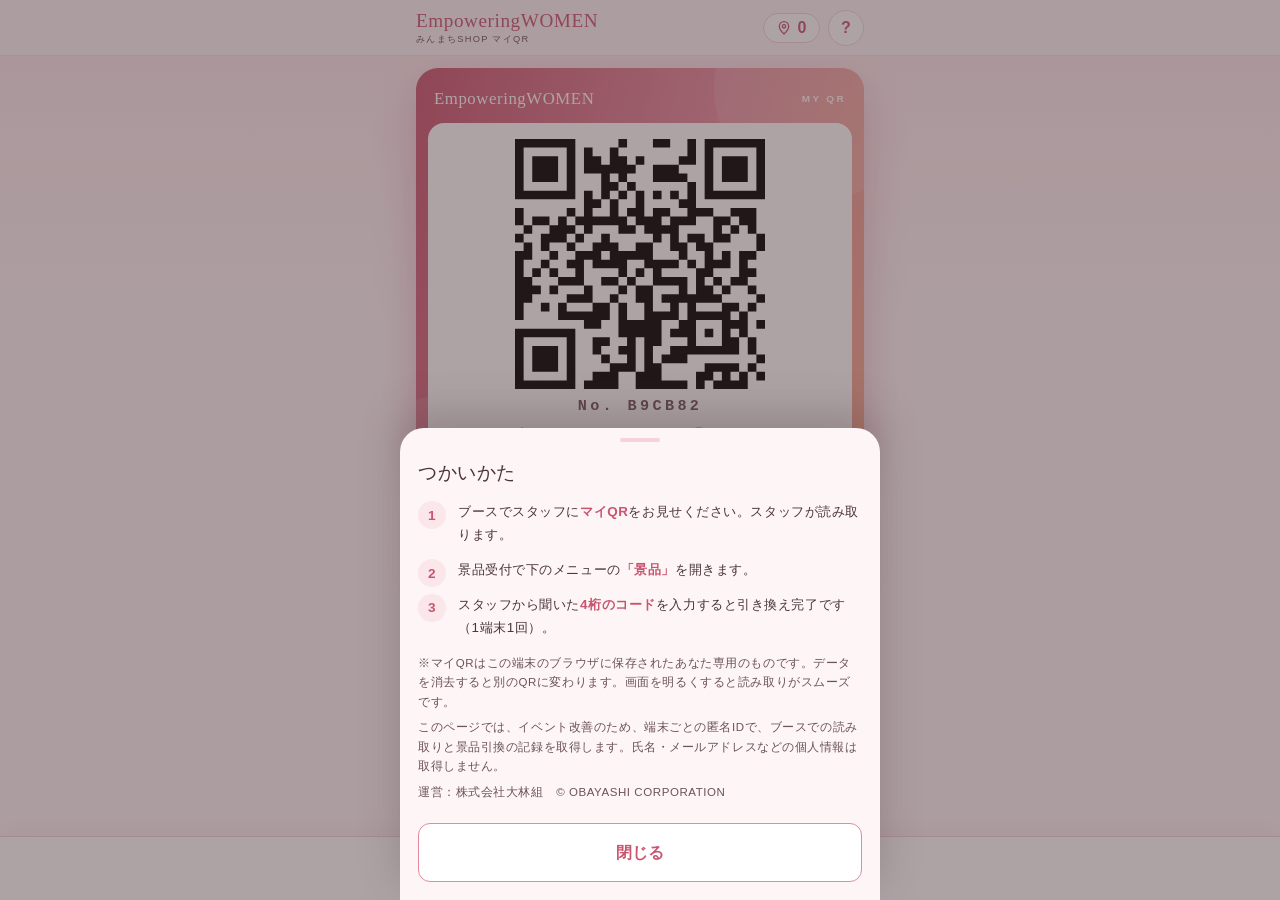
==== commit 1aae5617: "change layout" ====
--- a/booth-tap-logger/index.html
+++ b/booth-tap-logger/index.html
@@ -13,114 +13,103 @@
   <script src="js/visitor.js" defer></script>
 </head>
 <body class="has-tabbar">
-  <!-- ヘッダー：ブランド＋立ち寄りブース数 -->
+  <!-- ヘッダー：ブランド＋立ち寄りブース数＋ヘルプ -->
   <header class="app-header">
     <div class="app-header-inner">
       <span class="brand">
         <span class="brand-en">EmpoweringWOMEN</span><small>みんまちSHOP マイQR</small>
       </span>
-      <span class="header-pill" aria-label="立ち寄ったブース数">
-        <svg viewBox="0 0 24 24" aria-hidden="true"><path d="M12 21s-7-6.2-7-11.5A7 7 0 0 1 19 9.5C19 14.8 12 21 12 21z"/><circle cx="12" cy="9.5" r="2.5"/></svg>
-        <strong id="header-count">0</strong>
+      <span class="header-actions">
+        <span class="header-pill" aria-label="立ち寄ったブース数">
+          <svg viewBox="0 0 24 24" aria-hidden="true"><path d="M12 21s-7-6.2-7-11.5A7 7 0 0 1 19 9.5C19 14.8 12 21 12 21z"/><circle cx="12" cy="9.5" r="2.5"/></svg>
+          <strong id="header-count">0</strong>
+        </span>
+        <button class="help-button" type="button" id="open-help" aria-label="つかいかた">?</button>
       </span>
     </div>
   </header>
 
   <main class="app" id="main">
     <!-- ===== マイQR ===== -->
-    <section class="view" id="view-myqr" aria-labelledby="myqr-title">
-      <div class="page-hero">
-        <img class="hero-image" src="images/hero.jpg" alt="" aria-hidden="true">
-        <div class="hero-shade"></div>
-        <p class="kicker">MY QR CODE</p>
-        <h1 class="page-title" id="myqr-title">マイQR</h1>
-        <p class="page-lead">各ブースでこのQRコードを<br>スタッフにお見せください。</p>
-      </div>
-
-      <div class="pad">
-        <!-- 会員証型カード（QRを大きく） -->
-        <div class="member-card myqr-card">
-          <div class="member-card-head">
-            <span class="brand-en">EmpoweringWOMEN</span>
-            <span class="member-card-label">MY QR</span>
-          </div>
-          <div class="myqr-body">
-            <div class="myqr" id="myqr" role="img" aria-label="あなた専用のQRコード"></div>
-            <p class="myqr-id">No. <span id="myqr-id">------</span></p>
-            <p class="myqr-hint">画面を明るくしてお見せいただくと、読み取りがスムーズです</p>
-          </div>
+    <section class="view pad" id="view-myqr" aria-label="マイQR">
+      <!-- 会員証型カード（QRを大きく） -->
+      <div class="member-card myqr-card">
+        <div class="member-card-head">
+          <span class="brand-en">EmpoweringWOMEN</span>
+          <span class="member-card-label">MY QR</span>
         </div>
-
-        <!-- 状況 -->
-        <div class="stat-row">
-          <div class="stat">
-            <p class="stat-label">立ち寄ったブース</p>
-            <p class="stat-value"><strong id="visit-count">0</strong>か所</p>
-          </div>
-          <div class="stat">
-            <p class="stat-label">景品引換</p>
-            <p class="stat-value is-text" id="redeem-state">未使用</p>
-          </div>
-        </div>
-
-        <!-- つかいかた -->
-        <div class="section">
-          <div class="section-head"><h2>つかいかた</h2></div>
-          <div class="card">
-            <ol class="steps">
-              <li>ブースでスタッフに<strong>このQRコード</strong>をお見せください。スタッフが読み取ります。</li>
-              <li>景品受付で下のメニューの<strong>「景品」</strong>を開きます。</li>
-              <li>スタッフから伝えられる<strong>4桁のコード</strong>を入力すると、景品と引き換えられます。</li>
-            </ol>
-            <p class="small" style="margin:14px 0 0">※このQRコードは、この端末のブラウザに保存されたあなた専用のものです。<br>※ブラウザの履歴やデータを消去すると、別のQRコードに変わります。</p>
-          </div>
+        <div class="myqr-body">
+          <div class="myqr" id="myqr" role="img" aria-label="あなた専用のQRコード"></div>
+          <p class="myqr-id">No. <span id="myqr-id">------</span></p>
+          <p class="myqr-hint">ブースでスタッフにこのQRをお見せください</p>
         </div>
       </div>
 
-      <footer class="app-footer">
-        <p>このページでは、イベント改善のため、端末ごとの匿名IDで、ブースでの読み取りと景品引換の記録を取得します。氏名・メールアドレスなどの個人情報は取得しません。</p>
-        <p>運営：株式会社大林組<br>© OBAYASHI CORPORATION, All rights reserved</p>
-      </footer>
+      <!-- 状況 -->
+      <div class="stat-row">
+        <div class="stat">
+          <p class="stat-label">立ち寄ったブース</p>
+          <p class="stat-value"><strong id="visit-count">0</strong>か所</p>
+        </div>
+        <div class="stat">
+          <p class="stat-label">景品引換</p>
+          <p class="stat-value is-text" id="redeem-state">未使用</p>
+        </div>
+      </div>
     </section>
 
     <!-- ===== 景品引換 ===== -->
-    <section class="view" id="view-redeem" aria-labelledby="redeem-title" hidden>
-      <div class="page-head">
-        <p class="kicker">GIFT TICKET</p>
+    <section class="view pad" id="view-redeem" aria-labelledby="redeem-title" hidden>
+      <div class="page-head compact" style="padding-inline:4px">
         <h1 class="page-title" id="redeem-title">景品引換券</h1>
       </div>
-      <div class="pad">
-        <div class="ticket" id="ticket">
-          <span class="ticket-status" id="ticket-status">未使用</span>
-          <div class="ticket-main">
+      <div class="ticket compact" id="ticket">
+        <span class="ticket-status" id="ticket-status">未使用</span>
+        <div class="ticket-main">
+          <div>
             <p class="ticket-brand">EmpoweringWOMEN</p>
             <p class="ticket-label">立ち寄ったブース</p>
-            <p class="ticket-count"><strong id="ticket-count">0</strong>か所</p>
           </div>
-          <div class="ticket-sub"><span>No.</span><span id="ticket-id">------</span></div>
-          <div class="used-mark" id="used-mark" aria-hidden="true"><span>使用済</span></div>
+          <p class="ticket-count"><strong id="ticket-count">0</strong>か所</p>
         </div>
+        <div class="ticket-sub"><span>No.</span><span id="ticket-id">------</span></div>
+        <div class="used-mark" id="used-mark" aria-hidden="true"><span>使用済</span></div>
+      </div>
 
-        <form class="card redeem-form" id="redeem-form" novalidate>
-          <p>景品受付でこの画面をお見せください。<br>スタッフがお伝えする<strong>4桁のコード</strong>を<br>入力してください。</p>
-          <label class="sr-only" for="code">4桁のコード</label>
-          <div class="otp" id="otp">
-            <input class="otp-input" id="code" name="code" type="text" inputmode="numeric" pattern="[0-9]*" maxlength="4" autocomplete="one-time-code" required>
-            <span class="otp-cell"></span><span class="otp-cell"></span><span class="otp-cell"></span><span class="otp-cell"></span>
-          </div>
-          <p class="form-error" id="form-error" role="alert"></p>
-          <button class="button button-dark button-center" type="submit" id="redeem-submit" disabled>引き換える</button>
-          <p class="small" style="margin:10px 0 0">※引き換えると、この引換券は使用済になります。</p>
-        </form>
+      <form class="card redeem-form compact" id="redeem-form" novalidate>
+        <p>スタッフから聞いた<strong>4桁のコード</strong>を入力</p>
+        <label class="sr-only" for="code">4桁のコード</label>
+        <div class="otp" id="otp">
+          <input class="otp-input" id="code" name="code" type="text" inputmode="numeric" pattern="[0-9]*" maxlength="4" autocomplete="one-time-code" required>
+          <span class="otp-cell"></span><span class="otp-cell"></span><span class="otp-cell"></span><span class="otp-cell"></span>
+        </div>
+        <p class="form-error" id="form-error" role="alert"></p>
+        <button class="button button-dark button-center" type="submit" id="redeem-submit" disabled>引き換える</button>
+        <p class="small" style="margin:8px 0 0">引き換えると使用済になります（1端末1回）</p>
+      </form>
 
-        <div class="card used-info" id="used-info" hidden>
-          <p class="used-title">引き換えが完了しました</p>
-          <p>ご来場ありがとうございました。</p>
-          <p class="small">引換日時：<span id="used-at">-</span></p>
-        </div>
+      <div class="card used-info" id="used-info" hidden>
+        <p class="used-title">引き換えが完了しました</p>
+        <p style="margin:6px 0">ご来場ありがとうございました。</p>
+        <p class="small" style="margin:0">引換日時：<span id="used-at">-</span></p>
       </div>
     </section>
   </main>
+
+  <!-- つかいかた（ヘルプシート） -->
+  <div class="sheet-backdrop" id="help-backdrop" hidden></div>
+  <div class="bottom-sheet" id="help-sheet" role="dialog" aria-modal="true" aria-labelledby="help-title" hidden>
+    <h2 id="help-title">つかいかた</h2>
+    <ol class="steps">
+      <li>ブースでスタッフに<strong>マイQR</strong>をお見せください。スタッフが読み取ります。</li>
+      <li>景品受付で下のメニューの<strong>「景品」</strong>を開きます。</li>
+      <li>スタッフから聞いた<strong>4桁のコード</strong>を入力すると引き換え完了です（1端末1回）。</li>
+    </ol>
+    <p class="sheet-note">※マイQRはこの端末のブラウザに保存されたあなた専用のものです。データを消去すると別のQRに変わります。画面を明るくすると読み取りがスムーズです。</p>
+    <p class="sheet-note">このページでは、イベント改善のため、端末ごとの匿名IDで、ブースでの読み取りと景品引換の記録を取得します。氏名・メールアドレスなどの個人情報は取得しません。</p>
+    <p class="sheet-note">運営：株式会社大林組　© OBAYASHI CORPORATION</p>
+    <button class="button button-ghost" type="button" id="close-help">閉じる</button>
+  </div>
 
   <!-- 下部タブバー -->
   <nav class="tabbar" aria-label="メニュー">
--- a/booth-tap-logger/css/style.css
+++ b/booth-tap-logger/css/style.css
@@ -90,7 +90,7 @@
 .section-head .meta strong { color: var(--color-rose-deep); font: 700 1rem Arial, sans-serif; }
 
 /* 会員証・カード型（グラデーション） */
-.member-card { position: relative; overflow: hidden; margin-top: -40px; border-radius: 22px; background: var(--gradient-main); color: #fff; box-shadow: 0 18px 40px rgba(201, 86, 111, .32); }
+.member-card { position: relative; overflow: hidden; margin-top: 12px; border-radius: 22px; background: var(--gradient-main); color: #fff; box-shadow: 0 18px 40px rgba(201, 86, 111, .32); }
 .member-card::before, .member-card::after { content: ""; position: absolute; border-radius: 50%; background: rgba(255, 255, 255, .12); pointer-events: none; }
 .member-card::before { width: 220px; height: 220px; right: -70px; top: -90px; }
 .member-card::after { width: 140px; height: 140px; left: -50px; bottom: -70px; }
@@ -184,17 +184,48 @@
 @keyframes scanLine { 0%, 100% { top: 10%; } 50% { top: 88%; } }
 
 /* =========================================================
+   スクロールを減らすためのコンパクト化・ヘルプシート
+========================================================= */
+.header-actions { display: flex; align-items: center; gap: 8px; }
+.help-button { display: grid; place-items: center; width: 36px; height: 36px; border-radius: 50%; border: 1px solid var(--color-line); background: #fff; color: var(--color-rose-deep); font: 800 1rem/1 Arial, sans-serif; cursor: pointer; }
+.help-button:active { transform: scale(.94); }
+.page-head.compact { padding: 14px 16px 2px; }
+.page-head.compact .page-title { font-size: 1.4rem; }
+.mini-note { margin: 8px 4px 0; font-size: .7rem; color: var(--color-muted); text-align: center; }
+.mini-note button { padding: 0; border: 0; background: none; color: var(--color-rose-deep); font-size: inherit; font-weight: 700; text-decoration: underline; cursor: pointer; }
+/* ボトムシート（ヘルプ・アクション選択で共通） */
+.sheet-backdrop { position: fixed; inset: 0; z-index: 180; background: rgba(74, 52, 56, .45); animation: fade .2s ease both; }
+.bottom-sheet { position: fixed; left: 0; right: 0; bottom: 0; z-index: 190; width: min(100%, var(--app-width)); max-height: 86svh; overflow: auto; margin: 0 auto; padding: 10px 18px calc(18px + var(--safe-bottom)); border-radius: 24px 24px 0 0; background: var(--color-base); box-shadow: 0 -16px 40px rgba(74, 52, 56, .25); animation: sheetUp .28s cubic-bezier(.2, .8, .2, 1) both; }
+.bottom-sheet::before { content: ""; display: block; width: 40px; height: 4px; margin: 0 auto 14px; border-radius: 999px; background: var(--color-pink-soft); }
+.bottom-sheet h2 { margin: 0 0 12px; font-family: var(--font-serif); font-weight: 500; font-size: 1.2rem; }
+.bottom-sheet .steps { margin-bottom: 14px; }
+.bottom-sheet .button { margin-top: 14px; justify-content: center; }
+.sheet-note { margin: 0 0 6px; font-size: .72rem; line-height: 1.7; color: var(--color-muted2); }
+@keyframes sheetUp { from { transform: translateY(100%); } to { transform: none; } }
+/* 引換券・フォームのコンパクト版 */
+.ticket.compact { margin: 10px 0 12px; }
+.ticket.compact .ticket-main { display: flex; align-items: center; justify-content: space-between; gap: 12px; padding: 20px 20px 14px; text-align: left; }
+.ticket.compact .ticket-label { margin: 2px 0 0; }
+.ticket.compact .ticket-count strong { font-size: 2.8rem; }
+.ticket.compact .ticket-sub { padding: 10px; }
+.ticket.compact .used-mark { width: 110px; height: 110px; margin: -62px 0 0 -55px; font-size: 1.5rem; }
+.ticket.compact .ticket-status { top: auto; bottom: 8px; right: 12px; }
+.ticket.compact .ticket-sub { justify-content: flex-start; padding-left: 20px; }
+.redeem-form.compact { padding: 16px; }
+.redeem-form.compact > p:first-child { margin-bottom: 12px; }
+
+/* =========================================================
    ブース記録（案③）固有
 ========================================================= */
 /* ----- 来場者：マイQR（会員証型） ----- */
-.myqr-card .member-card-head { padding-bottom: 14px; }
-.myqr-body { position: relative; margin: 0 12px 12px; padding: 18px 16px 14px; border-radius: 16px; background: #fff; color: var(--color-ink); text-align: center; }
-.myqr { width: min(64vw, 240px); aspect-ratio: 1; margin: 0 auto; }
+.myqr-card .member-card-head { padding-bottom: 10px; }
+.myqr-body { position: relative; margin: 0 12px 12px; padding: 16px 14px 12px; border-radius: 16px; background: #fff; color: var(--color-ink); text-align: center; }
+.myqr { width: min(62vw, 34svh, 250px); aspect-ratio: 1; margin: 0 auto; }
 .myqr svg { width: 100%; height: 100%; display: block; }
 .myqr-id { margin: 10px 0 0; font: 700 .95rem/1 "Courier New", monospace; letter-spacing: .22em; color: var(--color-muted2); }
 .myqr-hint { margin: 8px 0 0; font-size: .72rem; color: var(--color-muted); }
-.stat-row { display: grid; grid-template-columns: 1fr 1fr; gap: 10px; margin-top: 14px; }
-.stat { padding: 14px; border-radius: 16px; background: #fff; box-shadow: var(--shadow-card); }
+.stat-row { display: grid; grid-template-columns: 1fr 1fr; gap: 10px; margin-top: 12px; }
+.stat { padding: 12px 14px; border-radius: 16px; background: #fff; box-shadow: var(--shadow-card); }
 .stat-label { margin: 0; font-size: .68rem; font-weight: 800; letter-spacing: .08em; color: var(--color-muted); }
 .stat-value { margin: 4px 0 0; font-weight: 800; }
 .stat-value strong { font: 700 2rem/1 Arial, sans-serif; color: var(--color-rose-deep); margin-right: 4px; }
@@ -258,3 +289,25 @@
 .tag-new { background: var(--color-rose-deep); color: #fff; }
 .tag-wait { background: #fff4e0; color: #a76a00; }
 body.staff .toast { bottom: calc(24px + var(--safe-bottom)); }
+
+/* ----- コンパクト化（スクロール削減） ----- */
+.setup-step { margin-top: 12px; }
+.inline-form { display: grid; grid-template-columns: 1fr auto; gap: 8px; }
+.inline-form .text-input { margin: 0; }
+.inline-form .button { width: auto; min-height: 0; padding: 0 18px; }
+.select-input { width: 100%; min-height: 54px; padding: 12px 40px 12px 14px; border: 2px solid var(--color-pink-soft); border-radius: 12px; background: #fff url("data:image/svg+xml,%3Csvg xmlns='http://www.w3.org/2000/svg' viewBox='0 0 24 24' fill='none' stroke='%23c9566f' stroke-width='2.4' stroke-linecap='round'%3E%3Cpath d='M6 9l6 6 6-6'/%3E%3C/svg%3E") no-repeat right 14px center / 18px; color: var(--color-ink); font: 700 1rem var(--font-sans); -webkit-appearance: none; appearance: none; }
+.select-input:focus { outline: none; border-color: var(--color-rose-deep); box-shadow: 0 0 0 4px rgba(201, 86, 111, .15); }
+.booth-actions-preview { min-height: 1.4em; margin: 8px 2px 0; font-size: .74rem; color: var(--color-muted2); }
+.booth-bar { margin-top: 12px; padding: 10px 12px 10px 16px; }
+.booth-bar-main { min-width: 0; }
+.booth-bar .scan-booth { font-size: 1.05rem; white-space: nowrap; overflow: hidden; text-overflow: ellipsis; }
+.booth-stats { margin: 2px 0 0; font-size: .72rem; font-weight: 700; color: var(--color-muted2); }
+.booth-stats strong { font: 700 .95rem Arial, sans-serif; color: var(--color-rose-deep); margin: 0 2px; }
+.pending-chip { margin-left: 8px; padding: 1px 8px; border-radius: 999px; background: #fff4e0; color: #a76a00; }
+.pending-chip strong { color: #a76a00; }
+.staff-scanner { margin-top: 10px; aspect-ratio: auto; height: min(calc(100vw - 32px), 46svh, 448px); }
+.staff-msg { margin: 8px 0 0; }
+.recent-card { margin: 10px 0 16px; padding: 10px 0 4px; }
+.recent-title { margin: 0 16px; font-size: .7rem; font-weight: 800; letter-spacing: .14em; color: var(--color-rose-deep); }
+.recent-list { padding: 0 14px; }
+.recent-list li { padding: 8px 0; }
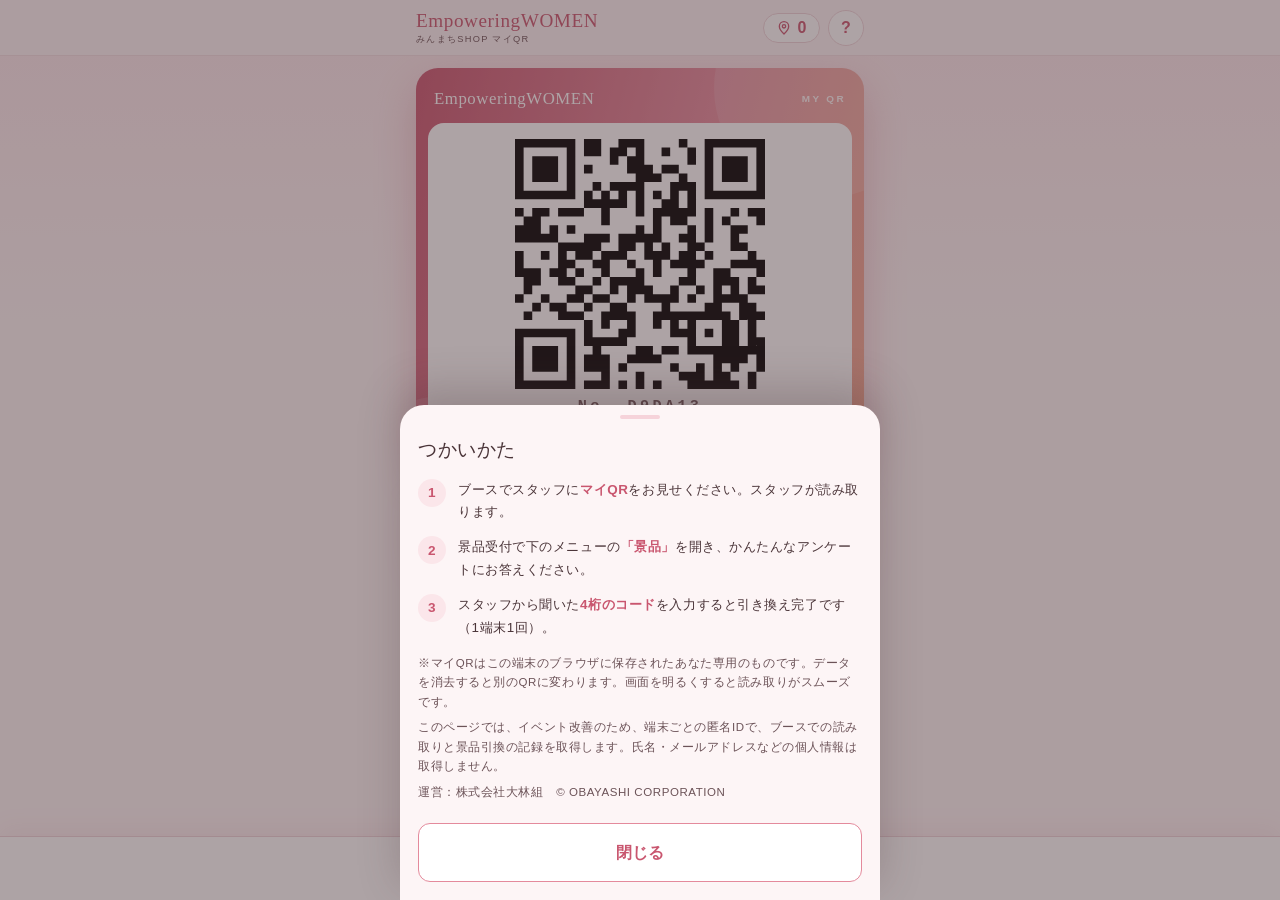
==== commit 167774ee: "add survey" ====
--- a/booth-tap-logger/index.html
+++ b/booth-tap-logger/index.html
@@ -10,6 +10,7 @@
   <link rel="stylesheet" href="css/style.css">
   <script src="js/config.js" defer></script>
   <script src="js/vendor/qrcode.js" defer></script>
+  <script src="js/survey.js" defer></script>
   <script src="js/visitor.js" defer></script>
 </head>
 <body class="has-tabbar">
@@ -63,6 +64,13 @@
       <div class="page-head compact" style="padding-inline:4px">
         <h1 class="page-title" id="redeem-title">景品引換券</h1>
       </div>
+      <!-- アンケート（引換前に1回だけ） -->
+      <div id="survey-wrap" hidden>
+        <p class="survey-intro">景品のお渡し前に、かんたんなアンケート（7問・約1分）にご協力ください。</p>
+        <div id="survey-root"></div>
+      </div>
+
+      <div id="redeem-main">
       <div class="ticket compact" id="ticket">
         <span class="ticket-status" id="ticket-status">未使用</span>
         <div class="ticket-main">
@@ -93,6 +101,7 @@
         <p style="margin:6px 0">ご来場ありがとうございました。</p>
         <p class="small" style="margin:0">引換日時：<span id="used-at">-</span></p>
       </div>
+      </div>
     </section>
   </main>
 
@@ -102,7 +111,7 @@
     <h2 id="help-title">つかいかた</h2>
     <ol class="steps">
       <li>ブースでスタッフに<strong>マイQR</strong>をお見せください。スタッフが読み取ります。</li>
-      <li>景品受付で下のメニューの<strong>「景品」</strong>を開きます。</li>
+      <li>景品受付で下のメニューの<strong>「景品」</strong>を開き、かんたんなアンケートにお答えください。</li>
       <li>スタッフから聞いた<strong>4桁のコード</strong>を入力すると引き換え完了です（1端末1回）。</li>
     </ol>
     <p class="sheet-note">※マイQRはこの端末のブラウザに保存されたあなた専用のものです。データを消去すると別のQRに変わります。画面を明るくすると読み取りがスムーズです。</p>
--- a/booth-tap-logger/css/style.css
+++ b/booth-tap-logger/css/style.css
@@ -213,6 +213,49 @@
 .ticket.compact .ticket-sub { justify-content: flex-start; padding-left: 20px; }
 .redeem-form.compact { padding: 16px; }
 .redeem-form.compact > p:first-child { margin-bottom: 12px; }
+
+/* =========================================================
+   来場者アンケート（1問1画面）
+========================================================= */
+.survey { margin-top: 10px; padding: 16px; }
+.survey.is-enter { animation: viewIn .28s cubic-bezier(.2, .8, .2, 1) both; }
+.survey-head { display: flex; align-items: center; justify-content: space-between; }
+.survey-step { font: 700 .8rem Arial, sans-serif; letter-spacing: .12em; color: var(--color-rose-deep); }
+.survey-req { padding: 2px 10px; border-radius: 999px; background: var(--color-rose-deep); color: #fff; font-size: .64rem; font-weight: 800; }
+.survey-req.is-optional { background: var(--color-pink-light); color: var(--color-muted2); }
+.survey-track { position: relative; height: 4px; margin: 10px 0 14px; border-radius: 999px; background: var(--color-pink-light); overflow: hidden; }
+.survey-track span { position: absolute; inset: 0 auto 0 0; border-radius: 999px; background: var(--gradient-main); transition: width .3s ease; }
+.survey-q { margin: 0 0 14px; font-family: var(--font-serif); font-size: 1.12rem; line-height: 1.55; }
+.choice-grid { display: grid; gap: 8px; }
+.choice-grid.is-2col { grid-template-columns: 1fr 1fr; }
+.choice { min-height: 48px; padding: 10px 12px; border: 1.5px solid var(--color-line); border-radius: 12px; background: #fff; color: var(--color-ink); font-size: .88rem; font-weight: 700; line-height: 1.35; cursor: pointer; transition: background .15s, border-color .15s; }
+.choice:active { transform: scale(.98); }
+.choice.is-selected { border-color: var(--color-rose-deep); background: var(--color-pink-light); color: var(--color-rose-deep); box-shadow: inset 0 0 0 1px var(--color-rose-deep); }
+.type-multi .choice { position: relative; padding-left: 34px; text-align: left; }
+.type-multi .choice::before { content: ""; position: absolute; left: 11px; top: 50%; width: 16px; height: 16px; margin-top: -8px; border: 1.5px solid var(--color-pink-soft); border-radius: 4px; background: #fff; }
+.type-multi .choice.is-selected::before { border-color: var(--color-rose-deep); background: var(--color-rose-deep) url("data:image/svg+xml,%3Csvg xmlns='http://www.w3.org/2000/svg' viewBox='0 0 24 24' fill='none' stroke='%23fff' stroke-width='3.4' stroke-linecap='round' stroke-linejoin='round'%3E%3Cpath d='M5 12.5l4.5 4.5L19 7.5'/%3E%3C/svg%3E") center / 12px no-repeat; }
+.nps-grid { display: grid; grid-template-columns: repeat(6, 1fr); gap: 6px; }
+.nps { aspect-ratio: 1; border: 1.5px solid var(--color-line); border-radius: 10px; background: #fff; font: 700 1rem Arial, sans-serif; color: var(--color-ink); cursor: pointer; }
+.nps.is-selected { border-color: var(--color-rose-deep); background: var(--gradient-main); color: #fff; }
+.nps-labels { display: flex; justify-content: space-between; margin-top: 8px; font-size: .68rem; font-weight: 700; color: var(--color-muted); }
+.text-field { display: block; width: 100%; padding: 12px 14px; border: 2px solid var(--color-pink-soft); border-radius: 12px; background: #fff; color: var(--color-ink); font: 16px/1.6 var(--font-sans); resize: none; }
+.text-field:focus { outline: none; border-color: var(--color-rose-deep); box-shadow: 0 0 0 4px rgba(201, 86, 111, .15); }
+.survey-error { min-height: 1.4em; margin: 8px 0 4px; text-align: center; }
+.survey-nav { display: grid; grid-template-columns: 1fr 2fr; gap: 10px; }
+.survey-nav .button { min-height: 50px; }
+.survey-intro { margin: 0 4px; font-size: .78rem; color: var(--color-muted2); }
+/* スクロール形式 */
+.survey-sticky { position: sticky; top: var(--header-height); z-index: 5; display: flex; align-items: center; gap: 12px; margin: 0 -16px; padding: 10px 16px; background: rgba(253, 245, 246, .96); backdrop-filter: blur(6px); -webkit-backdrop-filter: blur(6px); }
+.survey-sticky .survey-step { flex: 0 0 auto; font-size: .74rem; letter-spacing: .06em; }
+.survey-sticky .survey-track { flex: 1; margin: 0; }
+.survey-list { display: grid; gap: 12px; margin-top: 4px; }
+.survey-item { margin-top: 0; padding: 16px; scroll-margin-top: calc(var(--header-height) + 52px); }
+.survey-item .survey-head { margin-bottom: 8px; }
+.survey-item .survey-q { margin-bottom: 12px; font-size: 1.05rem; }
+.survey-missing { display: none; margin: 10px 0 0; font-size: .76rem; font-weight: 700; color: var(--color-rose-deep); }
+.survey-item.is-missing { box-shadow: 0 0 0 2px var(--color-rose-deep), var(--shadow-card); }
+.survey-item.is-missing .survey-missing { display: block; }
+.survey-submit { margin: 4px 0 20px; }
 
 /* =========================================================
    ブース記録（案③）固有
